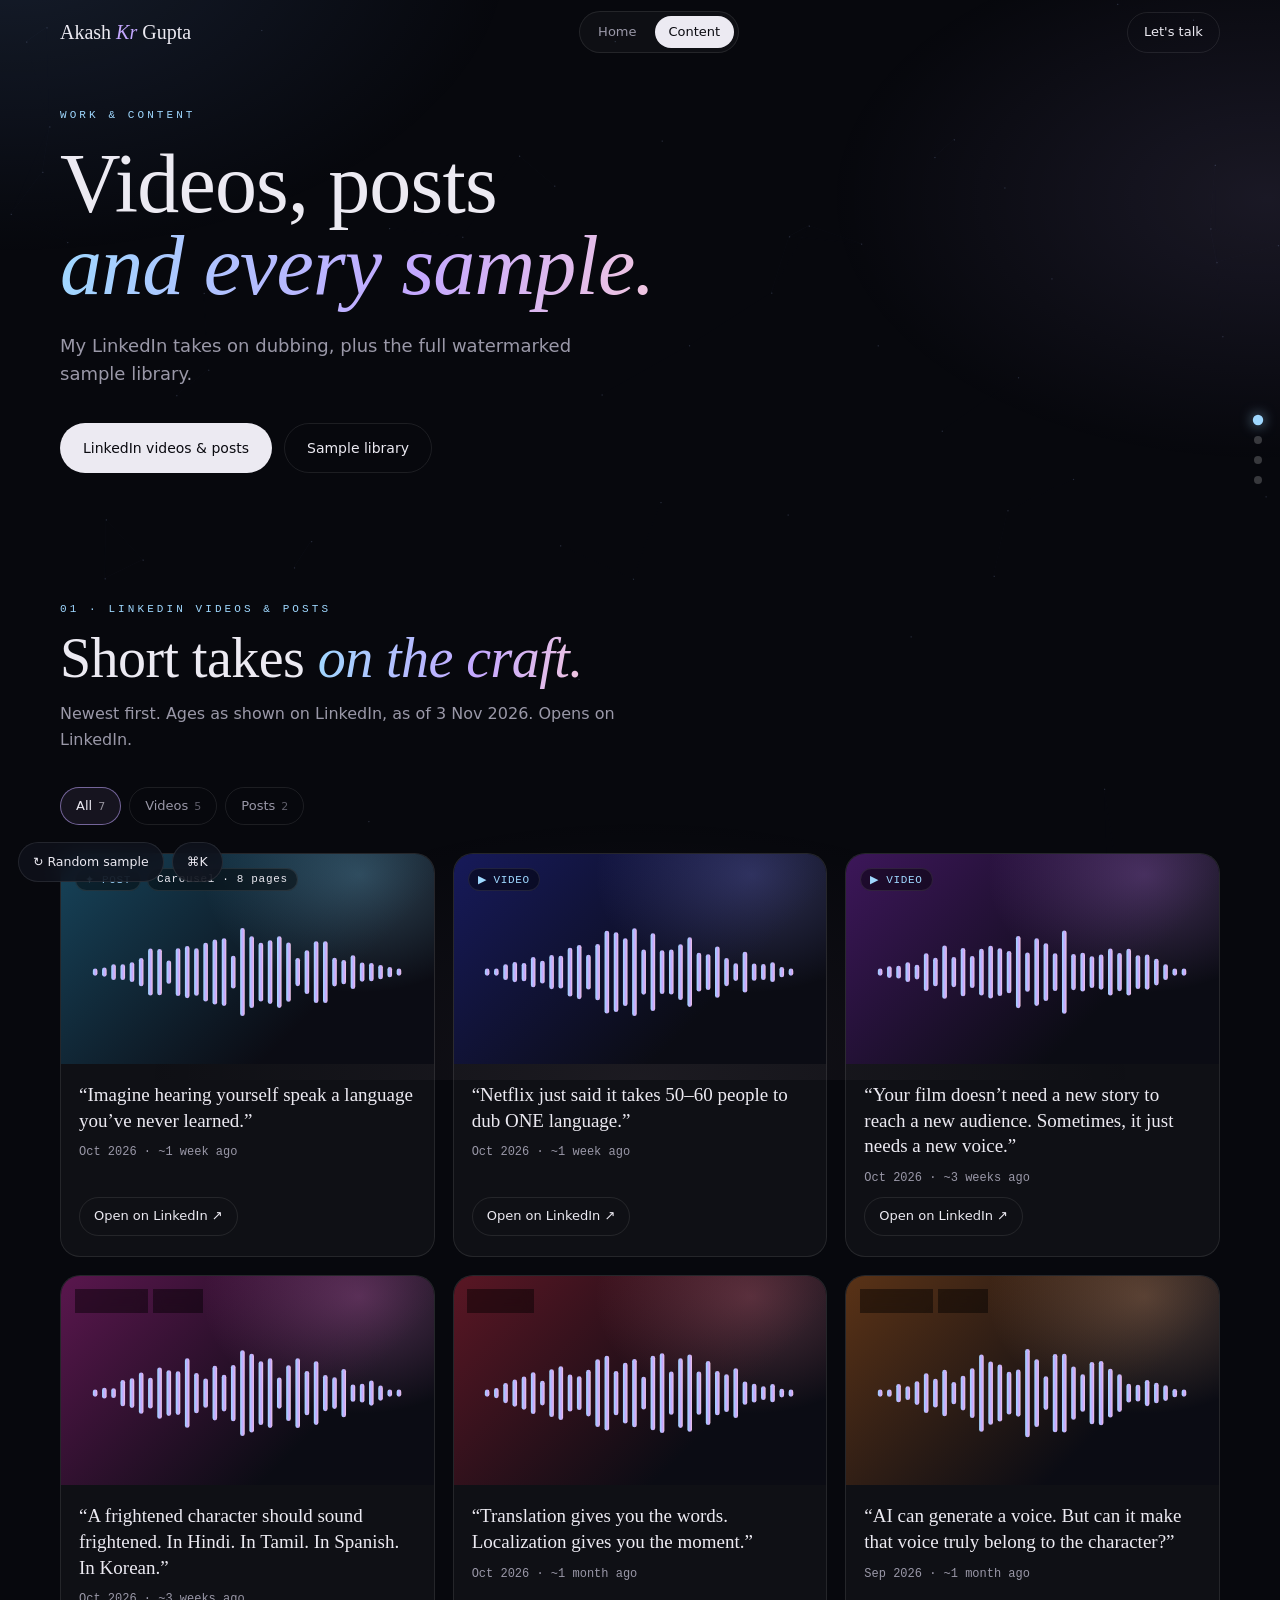
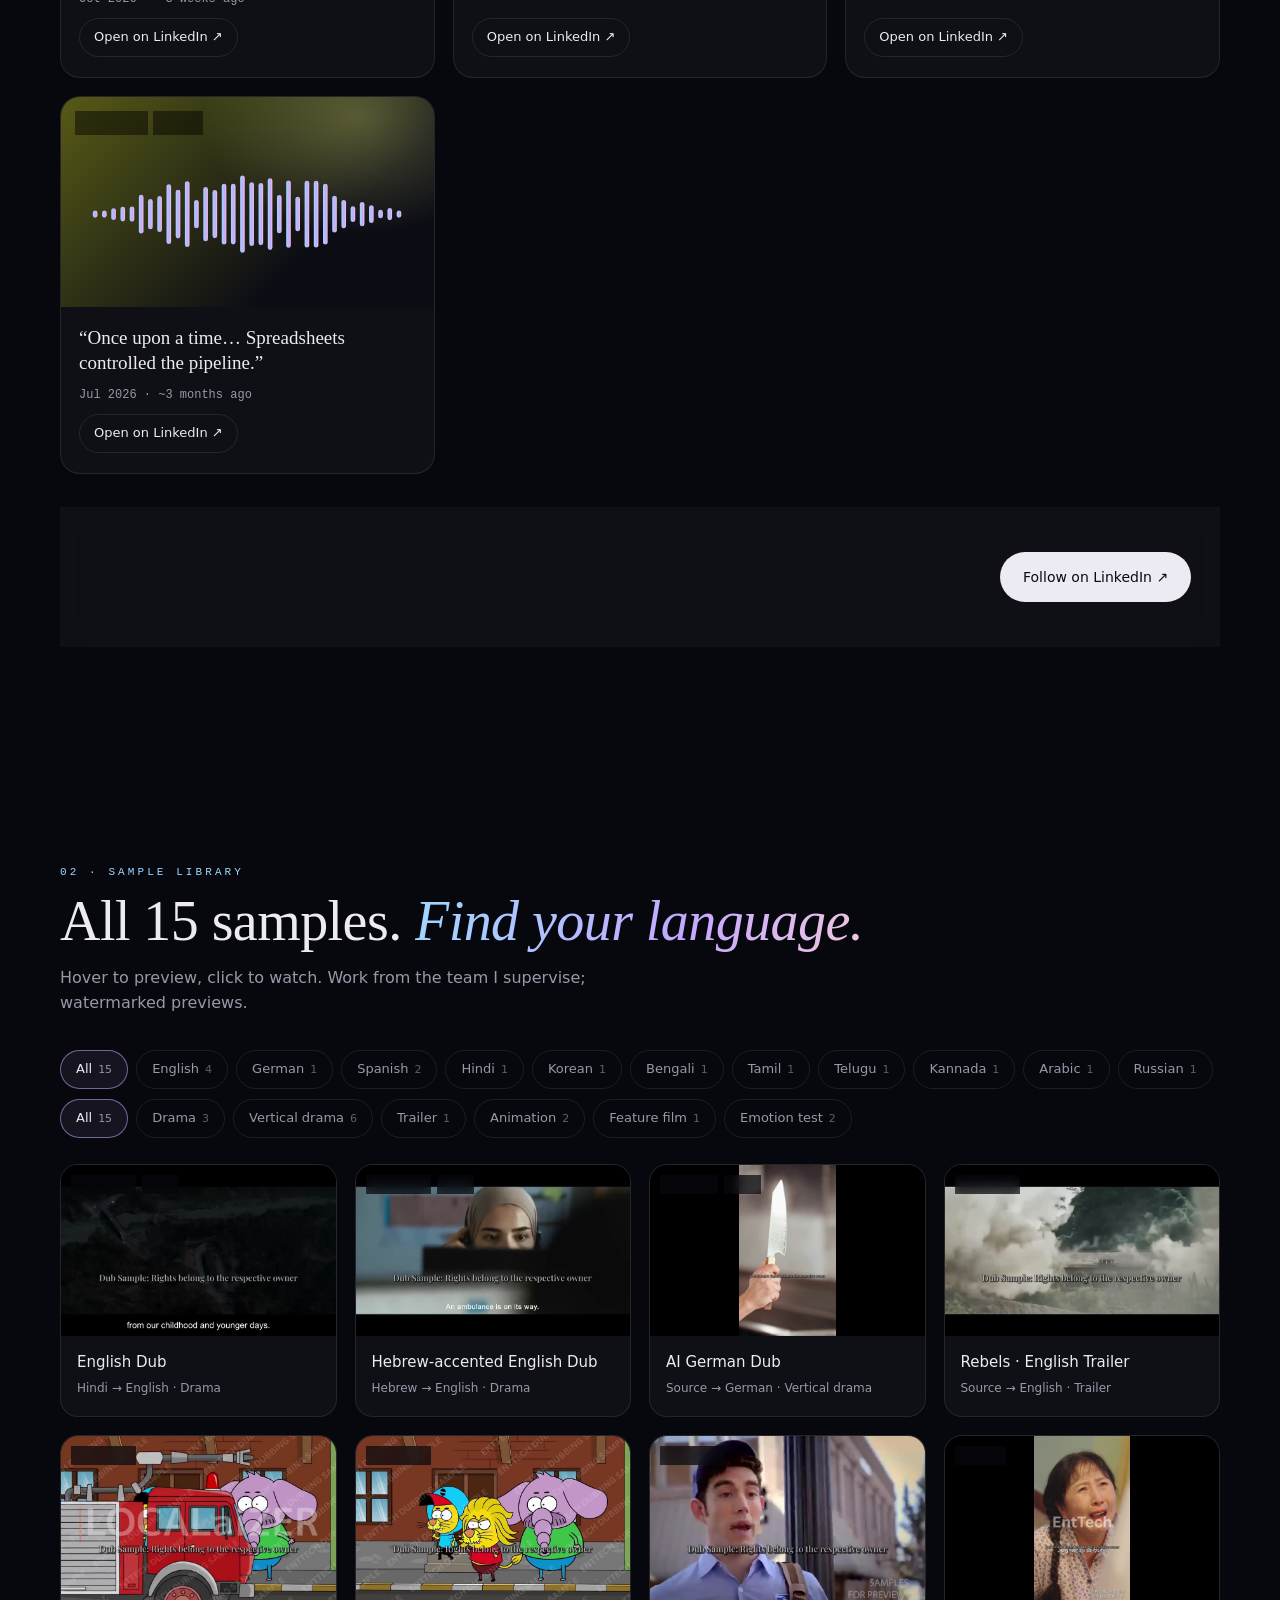
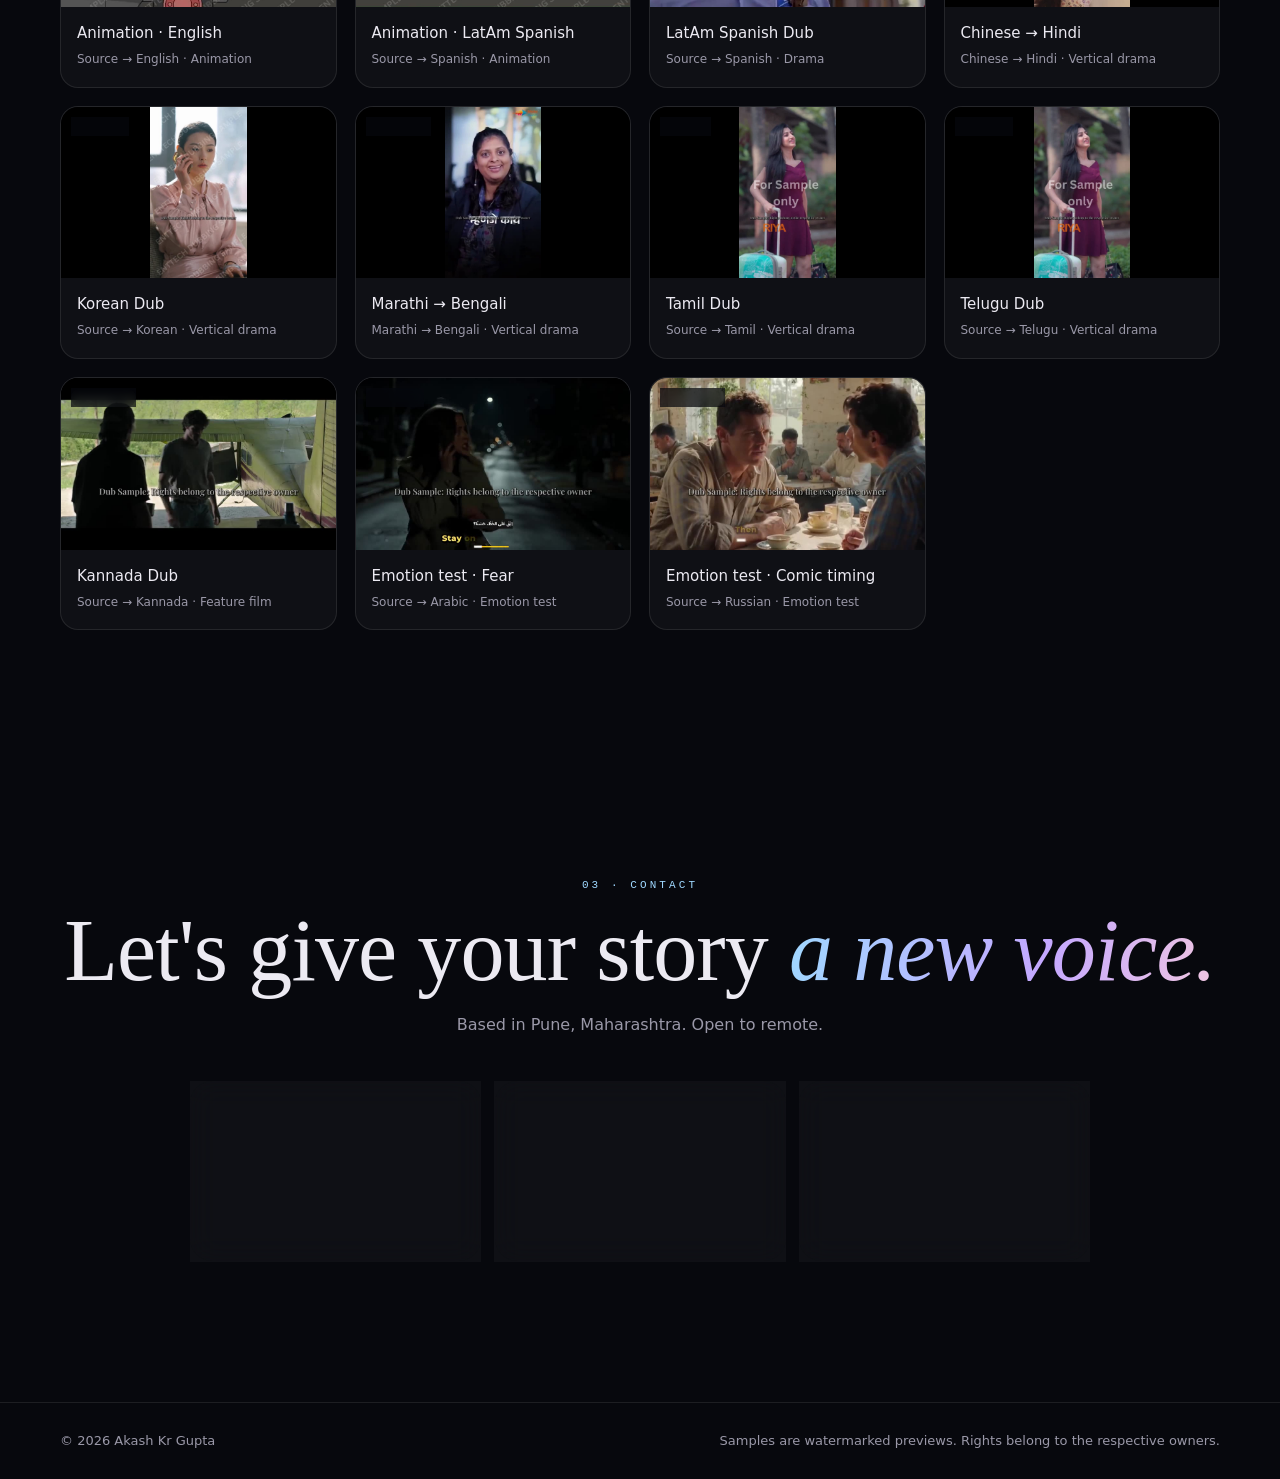
==== content.html @ d78636b8 "Two pages: home + Content (LinkedIn videos & posts, full sample library); shared app.css/js, sitemap" ====
<!doctype html>
<html lang="en">
<head>
<meta charset="utf-8">
<meta name="viewport" content="width=device-width,initial-scale=1">
<title>Content · Akash Kr Gupta</title>
<meta name="description" content="LinkedIn videos and posts by Akash Kr Gupta on AI dubbing, plus the full watermarked dubbing sample library.">
<meta name="author" content="Akash Kr Gupta">
<meta name="theme-color" content="#07080d">
<meta property="og:type" content="website">
<meta property="og:title" content="Content · Akash Kr Gupta">
<meta property="og:description" content="LinkedIn videos and posts by Akash Kr Gupta on AI dubbing, plus the full watermarked dubbing sample library.">
<meta property="og:url" content="https://akash46-ops.github.io/akash-kr-gupta-ai-dubbing-portfolio/content.html">
<meta property="og:image" content="https://akash46-ops.github.io/akash-kr-gupta-ai-dubbing-portfolio/assets/img/og.png">
<meta property="og:image:width" content="1200"><meta property="og:image:height" content="630">
<meta property="og:image:alt" content="Akash Kr Gupta · AI Dubbing Supervisor. Same voice. New language.">
<meta name="twitter:card" content="summary_large_image">
<meta name="twitter:image" content="https://akash46-ops.github.io/akash-kr-gupta-ai-dubbing-portfolio/assets/img/og.png">
<link rel="canonical" href="https://akash46-ops.github.io/akash-kr-gupta-ai-dubbing-portfolio/content.html">
<link rel="icon" href="assets/img/favicon.svg" type="image/svg+xml">
<link rel="icon" href="assets/img/favicon.png" type="image/png">
<link rel="apple-touch-icon" href="assets/img/apple-touch-icon.png">
<link rel="stylesheet" href="assets/app.css">
</head>
<body data-page="content">
<a class="skip" href="#main">Skip to content</a>
<canvas id="bg" aria-hidden="true"></canvas><div id="prog"></div><nav id="dots" aria-label="Sections"></nav>
<nav id="nav"><div class="wrap">
 <a class="logo" href="index.html">Akash <i>Kr</i> Gupta</a>
 <div class="pg" role="list"><a role="listitem" href="index.html">Home</a><a role="listitem" href="content.html" aria-current="page">Content</a></div>
 <a class="btn g" href="#contact" style="padding:9px 16px;font-size:13px">Let's talk</a>
</div></nav>

<main id="main">
<header class="hero sm" id="top"><div class="wrap">
 <p class="eyebrow">Work &amp; Content</p>
 <h1>Videos, posts<br><em>and every sample.</em></h1>
 <p class="sub">My LinkedIn takes on dubbing, plus the full watermarked sample library.</p>
 <div class="cta"><a class="btn p" href="#linkedin">LinkedIn videos &amp; posts</a><a class="btn g" href="#library">Sample library</a></div>
</div></header>

<section id="linkedin"><div class="wrap">
 <p class="eyebrow rv">01 · LinkedIn videos &amp; posts</p>
 <h2 class="rv">Short takes <em>on the craft.</em></h2>
 <p class="lead rv">Newest first. Ages as shown on LinkedIn, as of 3 Nov 2026. Opens on LinkedIn.</p>
 <div class="filters" id="lif" role="group" aria-label="Type"><button class="chip" data-v="All" aria-pressed="true">All<em>7</em></button><button class="chip" data-v="Video" aria-pressed="false">Videos<em>5</em></button><button class="chip" data-v="Post" aria-pressed="false">Posts<em>2</em></button><span class="kbd" id="lin" aria-live="polite" style="align-self:center;margin-left:6px"></span></div>
 <div class="lig" id="lig"></div>
 <div class="glass follow rv"><div><h3>More on the way.</h3><p>New videos and posts land on LinkedIn first. Follow along for the next one.</p></div><a class="btn p" href="https://www.linkedin.com/in/akash-kr-gupta-0aba68207/" target="_blank" rel="noopener">Follow on LinkedIn ↗</a></div>
</div></section>

<section id="library"><div class="wrap">
 <p class="eyebrow rv">02 · Sample library</p>
 <h2 class="rv">All 15 samples. <em>Find your language.</em></h2>
 <p class="lead rv">Hover to preview, click to watch. Work from the team I supervise; watermarked previews.</p>
 <div class="filters" id="fl" aria-label="Language"></div>
 <div class="filters" id="ff" aria-label="Format"></div>
 <div class="grid" id="grid"></div>
</div></section>

<section class="contact" id="contact"><div class="wrap">
 <p class="eyebrow rv">03 · Contact</p>
 <h2 class="rv">Let's give your story <em>a new voice.</em></h2>
 <p class="lead rv" style="margin:auto">Based in Pune, Maharashtra. Open to remote.</p>
 <div class="cards">
  <div class="glass rv"><small>Email</small><p>akashkrgupta46@gmail.com</p><button class="mini" data-copy="akashkrgupta46@gmail.com">Copy</button> <a class="mini" href="mailto:akashkrgupta46@gmail.com">Write</a></div>
  <div class="glass rv"><small>LinkedIn</small><p>linkedin.com/in/akash-kr-gupta-0aba68207</p><a class="mini" href="https://www.linkedin.com/in/akash-kr-gupta-0aba68207/" target="_blank" rel="noopener">Open ↗</a></div>
  <div class="glass rv"><small>Location</small><p>Pune, Maharashtra</p><span class="mini">Open to remote</span></div>
 </div>
</div></section>
</main>
<footer><div class="wrap"><span>© 2026 Akash Kr Gupta</span><span>Samples are watermarked previews. Rights belong to the respective owners.</span></div></footer>

<div class="lb" id="lb" role="dialog" aria-modal="true" aria-label="Sample player">
 <button class="x" id="lbx" aria-label="Close">×</button>
 <div class="box"><video id="lbv" controls playsinline preload="none"></video>
  <div class="bar"><div><b id="lbt"></b><br><small id="lbm" style="color:var(--mute)"></small></div><div class="nv"><button class="mini" id="lbp">← Prev</button><button class="mini" id="lbn">Next →</button></div></div></div>
</div>
<div id="toast" role="status"></div>
<div class="fab"><button id="rndBtn">↻ Random sample</button><button id="kBtn" aria-label="Open quick jump">⌘K</button></div>
<div class="kp" id="kp" role="dialog" aria-modal="true" aria-label="Quick jump"><div class="box"><input id="kpi" placeholder="Jump to a section or language…" aria-label="Search"><ul id="kpl" role="listbox"></ul></div></div>

<script src="assets/app.js" defer></script>
</body>
</html>
---- assets/app.css ----
:root{--bg:#07080d;--ink:#eceaf2;--mute:#9a98a8;--line:rgba(255,255,255,.09);--glass:rgba(255,255,255,.035);--a:#9fd8ff;--b:#c4a8ff;--grad:linear-gradient(100deg,#9fd8ff,#c4a8ff 60%,#f1c6e0);
--serif:"Iowan Old Style","Palatino Linotype",Palatino,"Book Antiqua",Georgia,serif;--sans:ui-sans-serif,system-ui,-apple-system,"Segoe UI",Roboto,"Helvetica Neue",Arial,sans-serif;--mono:ui-monospace,"SF Mono",Menlo,Consolas,monospace}
*{box-sizing:border-box;margin:0;padding:0}
html{scroll-behavior:smooth;scroll-padding-top:72px}
body{background:var(--bg);color:var(--ink);font:400 16px/1.6 var(--sans);-webkit-font-smoothing:antialiased;overflow-x:hidden}
body:before{content:"";position:fixed;inset:-20%;z-index:-1;background:radial-gradient(40% 35% at 15% 10%,rgba(120,170,255,.13),transparent 70%),radial-gradient(35% 30% at 85% 30%,rgba(196,168,255,.10),transparent 70%),radial-gradient(40% 30% at 50% 100%,rgba(241,198,224,.06),transparent 70%)}
a{color:inherit}
img,video{display:block;max-width:100%}
button{font:inherit;color:inherit;background:none;border:0;cursor:pointer}
:focus-visible{outline:2px solid var(--a);outline-offset:3px;border-radius:6px}
.skip{position:absolute;left:-999px;top:8px;background:#fff;color:#000;padding:8px 12px;z-index:99}.skip:focus{left:8px}
.wrap{width:min(1160px,92vw);margin:auto}
.eyebrow{font:500 11px/1 var(--mono);letter-spacing:.28em;text-transform:uppercase;color:var(--a)}
h1,h2{font-family:var(--serif);font-weight:400;letter-spacing:-.01em}
h2{font-size:clamp(32px,5vw,56px);line-height:1.05;margin:14px 0 14px}
h2 em,h1 em{font-style:italic;background:var(--grad);-webkit-background-clip:text;background-clip:text;color:transparent}
.lead{color:var(--mute);max-width:560px}
.glass{background:var(--glass);border:1px solid var(--line);border-radius:22px;backdrop-filter:blur(14px);-webkit-backdrop-filter:blur(14px)}
section{padding:110px 0}
#prog{position:fixed;top:0;left:0;height:2px;width:0;background:var(--grad);z-index:60}
nav{position:fixed;top:0;left:0;right:0;z-index:50;transition:.3s}
nav.s{background:rgba(7,8,13,.7);backdrop-filter:blur(16px);-webkit-backdrop-filter:blur(16px);border-bottom:1px solid var(--line)}
nav .wrap{display:flex;align-items:center;justify-content:space-between;height:64px}
.logo{font-family:var(--serif);font-size:20px;text-decoration:none}.logo i{color:var(--b)}
nav ul{display:flex;gap:4px;list-style:none}
nav ul a{text-decoration:none;font-size:13px;color:var(--mute);padding:7px 12px;border-radius:99px;transition:.25s}
nav ul a.on,nav ul a:hover{color:var(--ink);background:rgba(255,255,255,.06)}
.btn{display:inline-flex;align-items:center;gap:8px;padding:13px 22px;border-radius:99px;font-size:14px;font-weight:500;text-decoration:none;transition:.25s;border:1px solid var(--line)}
.btn.p{background:var(--ink);color:#0a0a10;border-color:transparent}.btn.p:hover{box-shadow:0 0 0 6px rgba(159,216,255,.12)}
.btn.g:hover{border-color:rgba(255,255,255,.3)}
/* hero */
.hero{min-height:100svh;display:grid;align-items:center;padding:110px 0 60px;position:relative}
.hero h1{font-size:clamp(46px,8.4vw,112px);line-height:.98;margin:22px 0 24px}
.hero .sub{color:var(--mute);font-size:clamp(15px,1.6vw,18px);max-width:520px}
.cta{display:flex;flex-wrap:wrap;gap:12px;margin-top:34px}
#wave{width:100%;height:150px;margin-top:56px;display:block}
.say{display:flex;align-items:baseline;gap:16px;margin-top:10px;min-height:40px;flex-wrap:wrap}
.say b{font:500 11px var(--mono);letter-spacing:.2em;color:var(--b)}
.say span{font-family:var(--serif);font-style:italic;font-size:clamp(18px,2.4vw,26px);transition:opacity .4s,filter .4s}
.say span.out{opacity:0;filter:blur(6px)}
.facts{display:grid;grid-template-columns:repeat(3,1fr);gap:1px;margin-top:56px;background:var(--line);border-radius:18px;overflow:hidden;border:1px solid var(--line)}
.facts div{background:rgba(10,11,18,.85);padding:22px}
.facts strong{font:400 clamp(28px,4vw,40px)/1 var(--serif);display:block}
.facts span{font-size:13px;color:var(--mute)}
/* A/B */
.ab{display:grid;grid-template-columns:1.6fr 1fr;gap:22px;margin-top:40px}
.stage{position:relative;overflow:hidden;padding:0;aspect-ratio:16/9;background:#000}
.stage video{width:100%;height:100%;object-fit:contain}
.switch{display:flex;padding:5px;border-radius:99px;border:1px solid var(--line);background:rgba(255,255,255,.03);position:relative;width:max-content}
.switch button{position:relative;z-index:1;padding:10px 20px;font-size:14px;border-radius:99px;transition:color .3s;color:var(--mute)}
.switch button[aria-pressed=true]{color:#0a0a10}
.switch .k{position:absolute;top:5px;bottom:5px;left:5px;border-radius:99px;background:var(--ink);transition:.35s cubic-bezier(.6,.2,.2,1)}
.abside{padding:26px;display:flex;flex-direction:column;gap:18px}
.abside h3{font:400 24px var(--serif)}
.scenes{display:grid;gap:8px}
.scenes button{display:flex;justify-content:space-between;align-items:center;text-align:left;padding:12px 14px;border-radius:12px;border:1px solid var(--line);font-size:14px;transition:.25s}
.scenes button[aria-pressed=true]{border-color:rgba(159,216,255,.5);background:rgba(159,216,255,.06)}
.scenes small{font:11px var(--mono);color:var(--mute)}
.kbd{font:12px var(--mono);color:var(--mute)}.kbd kbd{border:1px solid var(--line);border-radius:5px;padding:1px 6px}
/* explorer */
.filters{display:flex;flex-wrap:wrap;gap:8px;margin:34px 0 10px}
.filters+.filters{margin-top:0}
.chip{padding:8px 15px;border-radius:99px;border:1px solid var(--line);font-size:13px;color:var(--mute);transition:.25s}
.chip[aria-pressed=true]{color:var(--ink);border-color:rgba(196,168,255,.55);background:rgba(196,168,255,.08)}
.chip em{font-style:normal;font-size:11px;opacity:.6;margin-left:6px}
.grid{display:grid;grid-template-columns:repeat(auto-fill,minmax(250px,1fr));gap:18px;margin-top:26px}
.card{text-align:left;border-radius:18px;overflow:hidden;border:1px solid var(--line);background:var(--glass);transition:transform .4s,border-color .4s;animation:in .5s both}
.card:hover{transform:translateY(-4px);border-color:rgba(255,255,255,.22)}
@keyframes in{from{opacity:0;transform:translateY(12px)}}
.th{position:relative;aspect-ratio:16/10;background:#000;overflow:hidden}
.th img,.th video{position:absolute;inset:0;width:100%;height:100%;object-fit:cover}
.th.v img,.th.v video{object-fit:contain}
.th video{opacity:0;transition:opacity .4s}.card.hv .th video{opacity:1}
.th .tg{position:absolute;left:10px;top:10px;display:flex;gap:6px}
.th .tg span{font:500 10px var(--mono);letter-spacing:.1em;padding:4px 8px;border-radius:99px;background:rgba(7,8,13,.7);backdrop-filter:blur(6px)}
.th .pl{position:absolute;right:10px;bottom:10px;width:38px;height:38px;border-radius:50%;display:grid;place-items:center;background:rgba(255,255,255,.9);color:#000;font-size:12px;opacity:0;transform:scale(.8);transition:.3s}
.card:hover .pl,.card:focus-visible .pl{opacity:1;transform:none}
.meta{padding:14px 16px 16px}.meta b{display:block;font-weight:500;font-size:15px}.meta small{color:var(--mute);font-size:12px}
/* workflow */
.flow{position:relative;margin-top:50px;display:grid;gap:18px;padding-left:34px}
.flow:before{content:"";position:absolute;left:8px;top:8px;bottom:8px;width:1px;background:var(--line)}
.flow .fill{position:absolute;left:8px;top:8px;width:1px;height:0;background:var(--grad);transition:height .2s}
.step{position:relative;padding:24px 26px}
.step:before{content:"";position:absolute;left:-31px;top:30px;width:11px;height:11px;border-radius:50%;background:var(--bg);border:1px solid var(--mute);transition:.4s}
.step.vis:before{border-color:var(--a);background:var(--a);box-shadow:0 0 14px rgba(159,216,255,.6)}
.step b{font:500 11px var(--mono);color:var(--b);letter-spacing:.2em}
.step h3{font:400 24px var(--serif);margin:6px 0 4px}.step p{color:var(--mute);font-size:15px}
/* career */
.tl{margin-top:44px;display:grid;gap:14px}
.job{display:grid;grid-template-columns:170px 1fr;gap:24px;padding:24px 26px;cursor:pointer}
.job time{font:12px var(--mono);color:var(--mute);letter-spacing:.08em}
.job h3{font:400 22px var(--serif)}.job .org{color:var(--mute);font-size:14px}
.job ul{margin-top:0;max-height:0;overflow:hidden;transition:.5s;padding-left:18px;color:#c9c7d4;font-size:14.5px}
.job[aria-expanded=true] ul{max-height:600px;margin-top:12px}
.job li{margin:5px 0}
.job .more{font-size:12px;color:var(--a);margin-top:8px}
/* skills */
.two{display:grid;grid-template-columns:1fr 1fr;gap:22px;margin-top:40px}
.two .glass{padding:28px}.two h3{font:400 22px var(--serif);margin-bottom:16px}
.chips{display:flex;flex-wrap:wrap;gap:8px}
.chips span{padding:8px 14px;border-radius:99px;border:1px solid var(--line);font-size:13.5px;transition:.3s}
.chips span:hover{border-color:rgba(159,216,255,.5);color:var(--a)}
.edu{display:grid;grid-template-columns:repeat(3,1fr);gap:14px;margin-top:22px}
.edu div{padding:22px}.edu time{font:12px var(--mono);color:var(--mute)}.edu b{display:block;font:400 19px var(--serif);margin:6px 0 2px}.edu span{font-size:13px;color:var(--mute)}
/* contact */
.contact{text-align:center;padding:140px 0}
.contact h2{font-size:clamp(40px,7vw,88px)}
.cards{display:grid;grid-template-columns:repeat(3,1fr);gap:14px;margin:44px auto 0;max-width:900px;text-align:left}
.cards .glass{padding:22px}.cards small{font:11px var(--mono);letter-spacing:.2em;color:var(--mute);text-transform:uppercase}
.cards p{margin:8px 0 14px;word-break:break-all;font-size:15px}
.mini{font-size:13px;padding:8px 14px;border-radius:99px;border:1px solid var(--line);text-decoration:none;display:inline-block;transition:.25s}.mini:hover{border-color:rgba(255,255,255,.3)}
footer{border-top:1px solid var(--line);padding:28px 0;color:var(--mute);font-size:13px}
footer .wrap{display:flex;justify-content:space-between;gap:12px;flex-wrap:wrap}
/* lightbox */
.lb{position:fixed;inset:0;z-index:90;background:rgba(4,5,9,.86);backdrop-filter:blur(18px);-webkit-backdrop-filter:blur(18px);display:none;place-items:center;padding:4vw}
.lb.open{display:grid}
.lb .box{width:min(1000px,100%);}
.lb video{width:100%;max-height:74vh;border-radius:16px;background:#000}
.lb .bar{display:flex;justify-content:space-between;align-items:center;margin-top:14px;gap:12px;flex-wrap:wrap}
.lb .x{position:absolute;top:18px;right:22px;width:44px;height:44px;border-radius:50%;border:1px solid var(--line);font-size:22px}
.lb .nv{display:flex;gap:8px}
.rv{opacity:0;transform:translateY(24px);transition:opacity .9s,transform .9s cubic-bezier(.2,.7,.2,1)}.rv.vis{opacity:1;transform:none}
#toast{position:fixed;left:50%;bottom:28px;transform:translate(-50%,20px);opacity:0;background:var(--ink);color:#000;padding:10px 18px;border-radius:99px;font-size:14px;transition:.3s;z-index:95}
#toast.on{opacity:1;transform:translate(-50%,0)}
@media(max-width:860px){nav ul{display:none}.ab,.two{grid-template-columns:1fr}.cards,.edu{grid-template-columns:1fr}.job{grid-template-columns:1fr;gap:6px}section{padding:80px 0}}
@media(max-width:520px){.facts{grid-template-columns:1fr}.facts div{padding:16px 20px}.grid{grid-template-columns:1fr 1fr;gap:10px}.meta{padding:10px}.meta b{font-size:13px}#wave{height:100px;margin-top:36px}}
@media(prefers-reduced-motion:reduce){*,*:before{animation:none!important;transition:none!important;scroll-behavior:auto!important}.rv{opacity:1;transform:none}}

#bg{position:fixed;inset:0;z-index:-1;pointer-events:none;opacity:.55}
.mag{will-change:transform;transition:transform .25s cubic-bezier(.2,.7,.2,1)}
.card,.glass.spot{position:relative}
.card:after,.glass.spot:after{content:"";position:absolute;inset:0;border-radius:inherit;pointer-events:none;opacity:0;transition:opacity .3s;background:radial-gradient(260px circle at var(--mx,50%) var(--my,50%),rgba(196,168,255,.14),transparent 60%)}
.card:hover:after,.glass.spot:hover:after{opacity:1}
.card{transform-style:preserve-3d}
.try{display:flex;gap:10px;align-items:center;margin-top:8px;flex-wrap:wrap}
.try input{background:transparent;border:0;border-bottom:1px solid var(--line);color:var(--ink);font:14px var(--sans);padding:6px 2px;width:220px}
.try input:focus{outline:none;border-color:var(--a)}
.try small{color:var(--mute);font-size:12px}
/* voice lab */
.lab{display:grid;grid-template-columns:1.5fr 1fr;gap:22px;margin-top:40px}
.lab .scope{padding:22px;display:flex;flex-direction:column;gap:14px}
#lab{width:100%;height:240px;display:block}
.lab .row{display:flex;justify-content:space-between;align-items:center;gap:10px;flex-wrap:wrap}
.lab .ttl{font:400 22px var(--serif)}
.lab .ctrl{padding:24px;display:flex;flex-direction:column;gap:16px}
.lchips{display:flex;flex-wrap:wrap;gap:8px}
.playb{width:54px;height:54px;border-radius:50%;background:var(--ink);color:#0a0a10;font-size:16px;display:grid;place-items:center}
/* pipeline */
.pipe{margin-top:40px}
.pbar{display:grid;grid-template-columns:repeat(5,1fr);gap:8px;position:relative}
.pbar button{padding:14px 10px;border-radius:14px;border:1px solid var(--line);text-align:left;font-size:13px;color:var(--mute);transition:.3s;background:var(--glass)}
.pbar button b{display:block;font:500 11px var(--mono);color:var(--b);letter-spacing:.2em;margin-bottom:4px}
.pbar button[aria-selected=true]{color:var(--ink);border-color:rgba(159,216,255,.5);background:rgba(159,216,255,.07)}
.ptrack{height:2px;background:var(--line);margin:16px 0 22px;border-radius:2px;overflow:hidden}.ptrack i{display:block;height:100%;width:20%;background:var(--grad);transition:width .5s}
.ppanel{display:grid;grid-template-columns:1fr 1.1fr;gap:26px;padding:30px;min-height:260px;align-items:center;touch-action:pan-y}
.ppanel h3{font:400 30px var(--serif);margin:8px 0}.ppanel p{color:var(--mute)}
.viz{height:200px;border-radius:16px;border:1px solid var(--line);background:rgba(0,0,0,.25);position:relative;overflow:hidden;display:grid;place-items:center;font:13px var(--mono);color:var(--mute)}
.viz .ln{display:block;height:8px;border-radius:4px;background:rgba(255,255,255,.12);margin:9px 0;width:var(--w);animation:grow 1.2s both}
.viz .ln.h{background:var(--grad)}
@keyframes grow{from{width:0}}
.viz .tk{display:flex;gap:4px;align-items:center;height:80px}.viz .tk i{width:4px;border-radius:2px;background:var(--grad);animation:bob 1s ease-in-out infinite alternate}
@keyframes bob{from{height:12%}to{height:100%}}
.viz .fm{display:flex;gap:10px}.viz .fm span{padding:10px 16px;border:1px solid var(--line);border-radius:10px;color:var(--ink);animation:in .6s both}
.viz .chk{display:grid;gap:8px;text-align:left}.viz .chk span{animation:in .5s both}.viz .chk span:before{content:"✓ ";color:var(--a)}
/* orbit */
.orbitw{display:grid;grid-template-columns:340px 1fr;gap:30px;align-items:center;margin-top:30px}
#orbit{width:100%;max-width:340px;aspect-ratio:1;display:block;margin:auto}
#orbit .ring{fill:none;stroke:rgba(255,255,255,.08)}
#orbit g.n{cursor:pointer}#orbit g.n circle{fill:#0d0f18;stroke:rgba(159,216,255,.45);transition:.3s}
#orbit g.n text{fill:var(--ink);font:600 11px var(--mono);text-anchor:middle;dominant-baseline:central;pointer-events:none}
#orbit g.n:hover circle,#orbit g.n:focus circle,#orbit g.n.on circle{fill:rgba(159,216,255,.18);stroke:var(--a)}
#orbit g.n:focus{outline:none}
#orbit .spin{transform-origin:170px 170px;animation:spin 80s linear infinite}#orbit .spin.r{animation-direction:reverse;animation-duration:120s}
#orbit:hover .spin{animation-play-state:paused}
#orbit .spin g.n text{animation:spin 80s linear infinite reverse;transform-box:fill-box;transform-origin:center}
#orbit .spin.r g.n text{animation:spin 120s linear infinite}
@keyframes spin{to{transform:rotate(360deg)}}
.olab b{font:400 26px var(--serif)}.olab p{color:var(--mute);font-size:14px}
/* dots, palette, tour */
#dots{position:fixed;left:auto;right:18px;top:50%;transform:translateY(-50%);z-index:40;display:flex;flex-direction:column;gap:12px}
#dots a{width:8px;height:8px;border-radius:50%;background:rgba(255,255,255,.2);position:relative;transition:.3s}
#dots a.on{background:var(--a);box-shadow:0 0 10px rgba(159,216,255,.7);transform:scale(1.3)}
#dots a span{position:absolute;right:18px;top:50%;transform:translateY(-50%);font-size:12px;white-space:nowrap;opacity:0;transition:.2s;color:var(--mute);pointer-events:none}
#dots a:hover span,#dots a:focus span{opacity:1}
.kp{position:fixed;inset:0;z-index:95;background:rgba(4,5,9,.6);backdrop-filter:blur(10px);-webkit-backdrop-filter:blur(10px);display:none;align-items:flex-start;justify-content:center;padding-top:14vh}
.kp.open{display:flex}
.kp .box{width:min(560px,92vw);padding:10px;border-radius:18px;background:rgba(16,18,28,.92);border:1px solid var(--line)}
.kp input{width:100%;background:transparent;border:0;border-bottom:1px solid var(--line);color:var(--ink);font:17px var(--sans);padding:12px}
.kp input:focus{outline:none}
.kp ul{list-style:none;max-height:50vh;overflow:auto;margin-top:6px}
.kp li{padding:10px 12px;border-radius:10px;cursor:pointer;display:flex;justify-content:space-between;font-size:14px}
.kp li small{color:var(--mute);font:11px var(--mono)}
.kp li.sel{background:rgba(159,216,255,.1)}
.fab{position:fixed;left:18px;bottom:18px;z-index:40;display:flex;gap:8px}
.fab button{padding:9px 14px;border-radius:99px;font-size:12.5px;background:rgba(16,18,28,.8);border:1px solid var(--line);backdrop-filter:blur(10px);-webkit-backdrop-filter:blur(10px)}
.fab button:hover{border-color:rgba(255,255,255,.3)}
.tourtag{font:11px var(--mono);letter-spacing:.2em;color:var(--a)}
@media(max-width:860px){.lab,.orbitw,.ppanel{grid-template-columns:1fr}#dots{display:none}.pbar button{font-size:0;padding:12px 6px;text-align:center}.pbar button b{margin:0;font-size:11px}#lab{height:170px}}
@media(prefers-reduced-motion:reduce){#bg{display:none}}
.ab{align-items:start}.abcol{display:flex;flex-direction:column;gap:16px;min-width:0}.abbar{display:flex;justify-content:center}.abbar .switch button{padding:12px 30px;font-size:15px}
.pg{display:flex;gap:4px;padding:4px;border:1px solid var(--line);border-radius:99px;background:rgba(255,255,255,.03)}
.pg a{padding:6px 14px;border-radius:99px;font-size:13px;text-decoration:none;color:var(--mute)}
.pg a[aria-current=page]{background:var(--ink);color:#0a0a10}.pg a:not([aria-current]):hover{color:var(--ink)}
.more-l{display:flex;justify-content:center;margin-top:30px}
.hero.sm{padding-bottom:20px;min-height:0}.hero.sm h1{font-size:clamp(40px,7vw,84px)}
.lig{display:grid;grid-template-columns:repeat(auto-fill,minmax(280px,1fr));gap:18px;margin-top:28px}
.lic{display:flex;flex-direction:column;border-radius:20px;overflow:hidden;border:1px solid var(--line);background:var(--glass);transition:transform .35s cubic-bezier(.2,.7,.2,1),border-color .3s;animation:in .5s both}
.lic:hover{transform:translateY(-4px);border-color:rgba(196,168,255,.35)}
.lic[hidden]{display:none}
.lv{position:relative;aspect-ratio:16/9;background:linear-gradient(135deg,hsl(var(--h) 60% 22%),#0b0c14 70%);overflow:hidden}
.lv:before{content:"";position:absolute;inset:0;background:radial-gradient(60% 80% at 80% 10%,hsla(var(--h),90%,75%,.28),transparent 70%)}
.lv svg{position:absolute;left:8%;right:8%;bottom:22%;width:84%;height:44%}
.lv svg rect{fill:url(#lg)}
.lic:hover .lv svg rect{animation:eq 1.2s ease-in-out infinite alternate}
@keyframes eq{to{transform:scaleY(.55)}}
.lv svg rect{transform-box:fill-box;transform-origin:center}
.bdg{position:absolute;left:14px;top:14px;display:flex;gap:6px;font:11px var(--mono);letter-spacing:.06em}
.bdg span{padding:4px 9px;border-radius:99px;background:rgba(0,0,0,.45);border:1px solid var(--line);backdrop-filter:blur(6px)}
.bdg span:first-child{color:var(--a)}
.lb2{padding:18px 18px 20px;display:flex;flex-direction:column;gap:12px;flex:1}
.lb2 q{font:400 19px/1.35 var(--serif);quotes:"\201C" "\201D"}
.lb2 time{font:12px var(--mono);color:var(--mute)}
.lb2 .mini{align-self:flex-start;margin-top:auto}
.follow{margin-top:34px;padding:28px;display:flex;flex-wrap:wrap;gap:18px;align-items:center;justify-content:space-between}
.follow p{color:var(--mute);max-width:520px}
.follow h3{font:400 26px var(--serif)}
@media(max-width:860px){.pg a{padding:6px 11px}}
@media(max-width:520px){#nav .btn.g{display:none}.lb2 q{font-size:17px}}
@media(prefers-reduced-motion:reduce){.lic:hover{transform:none}}
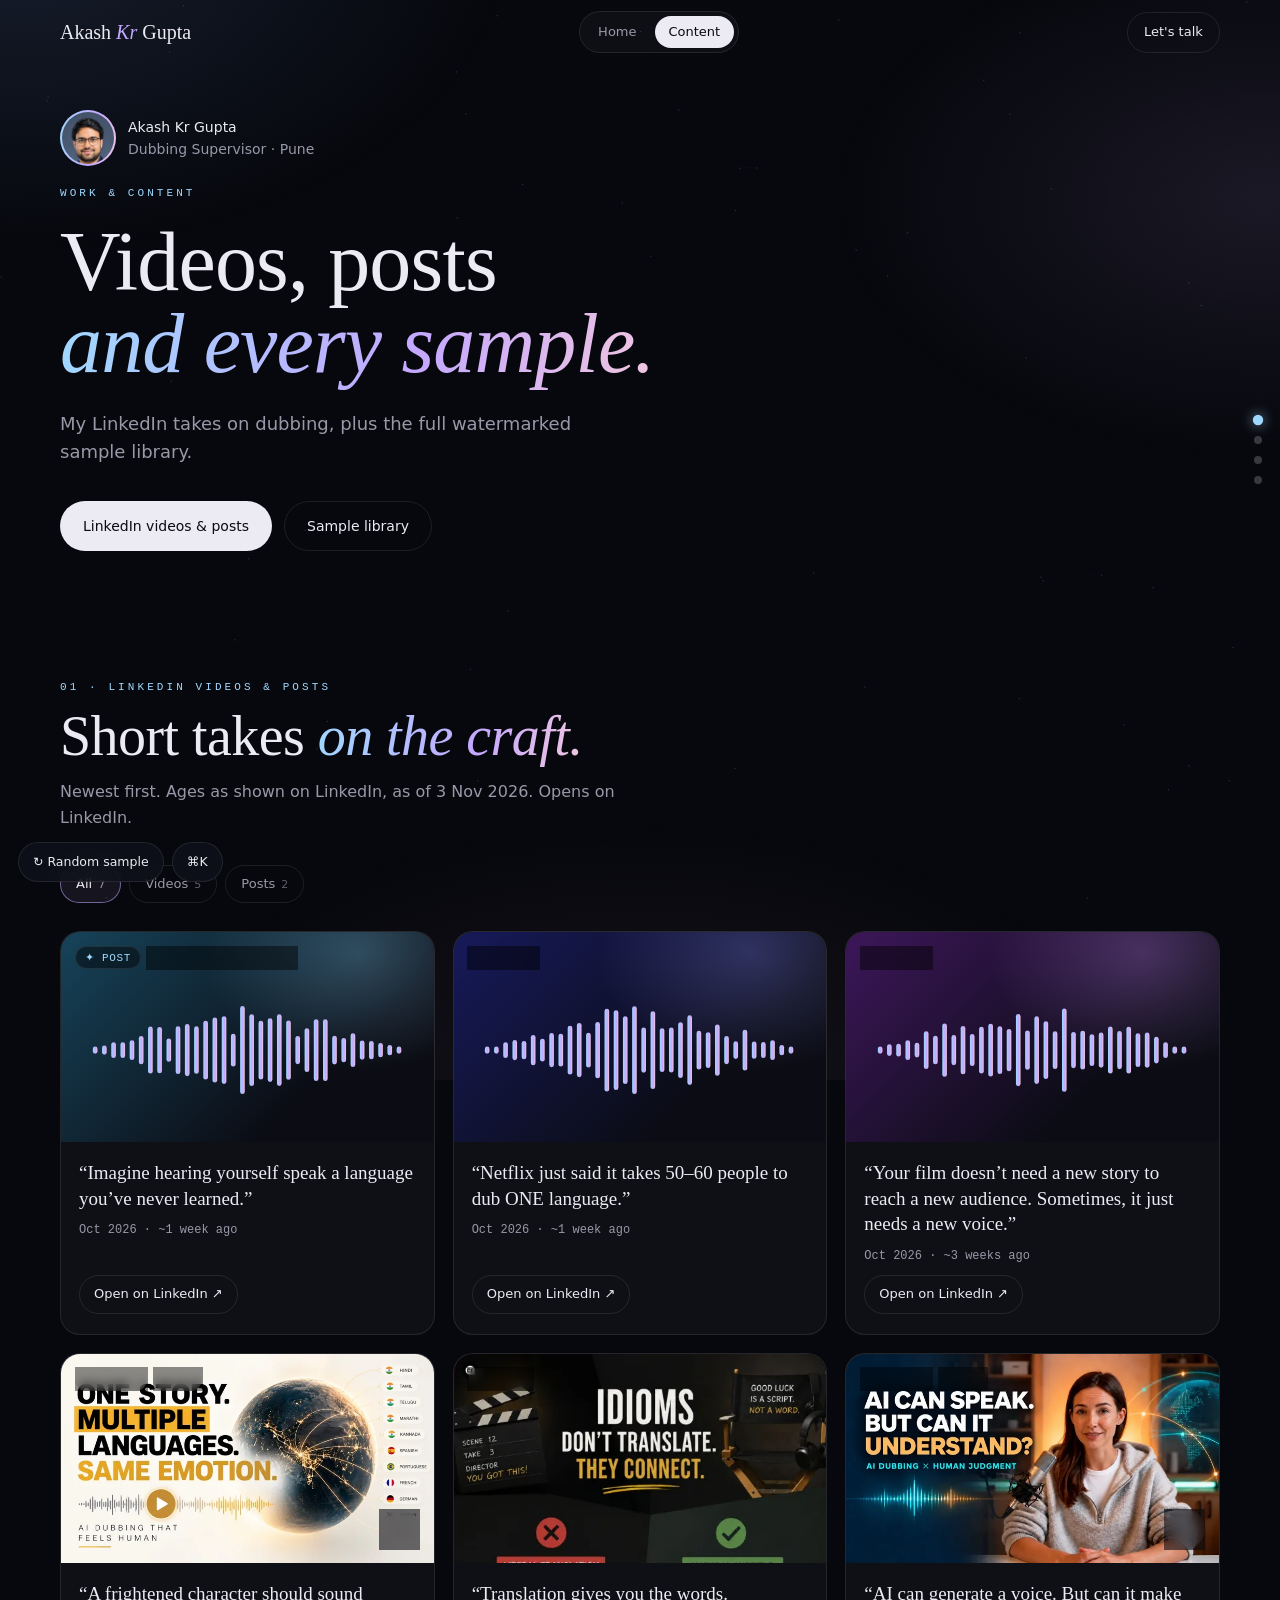
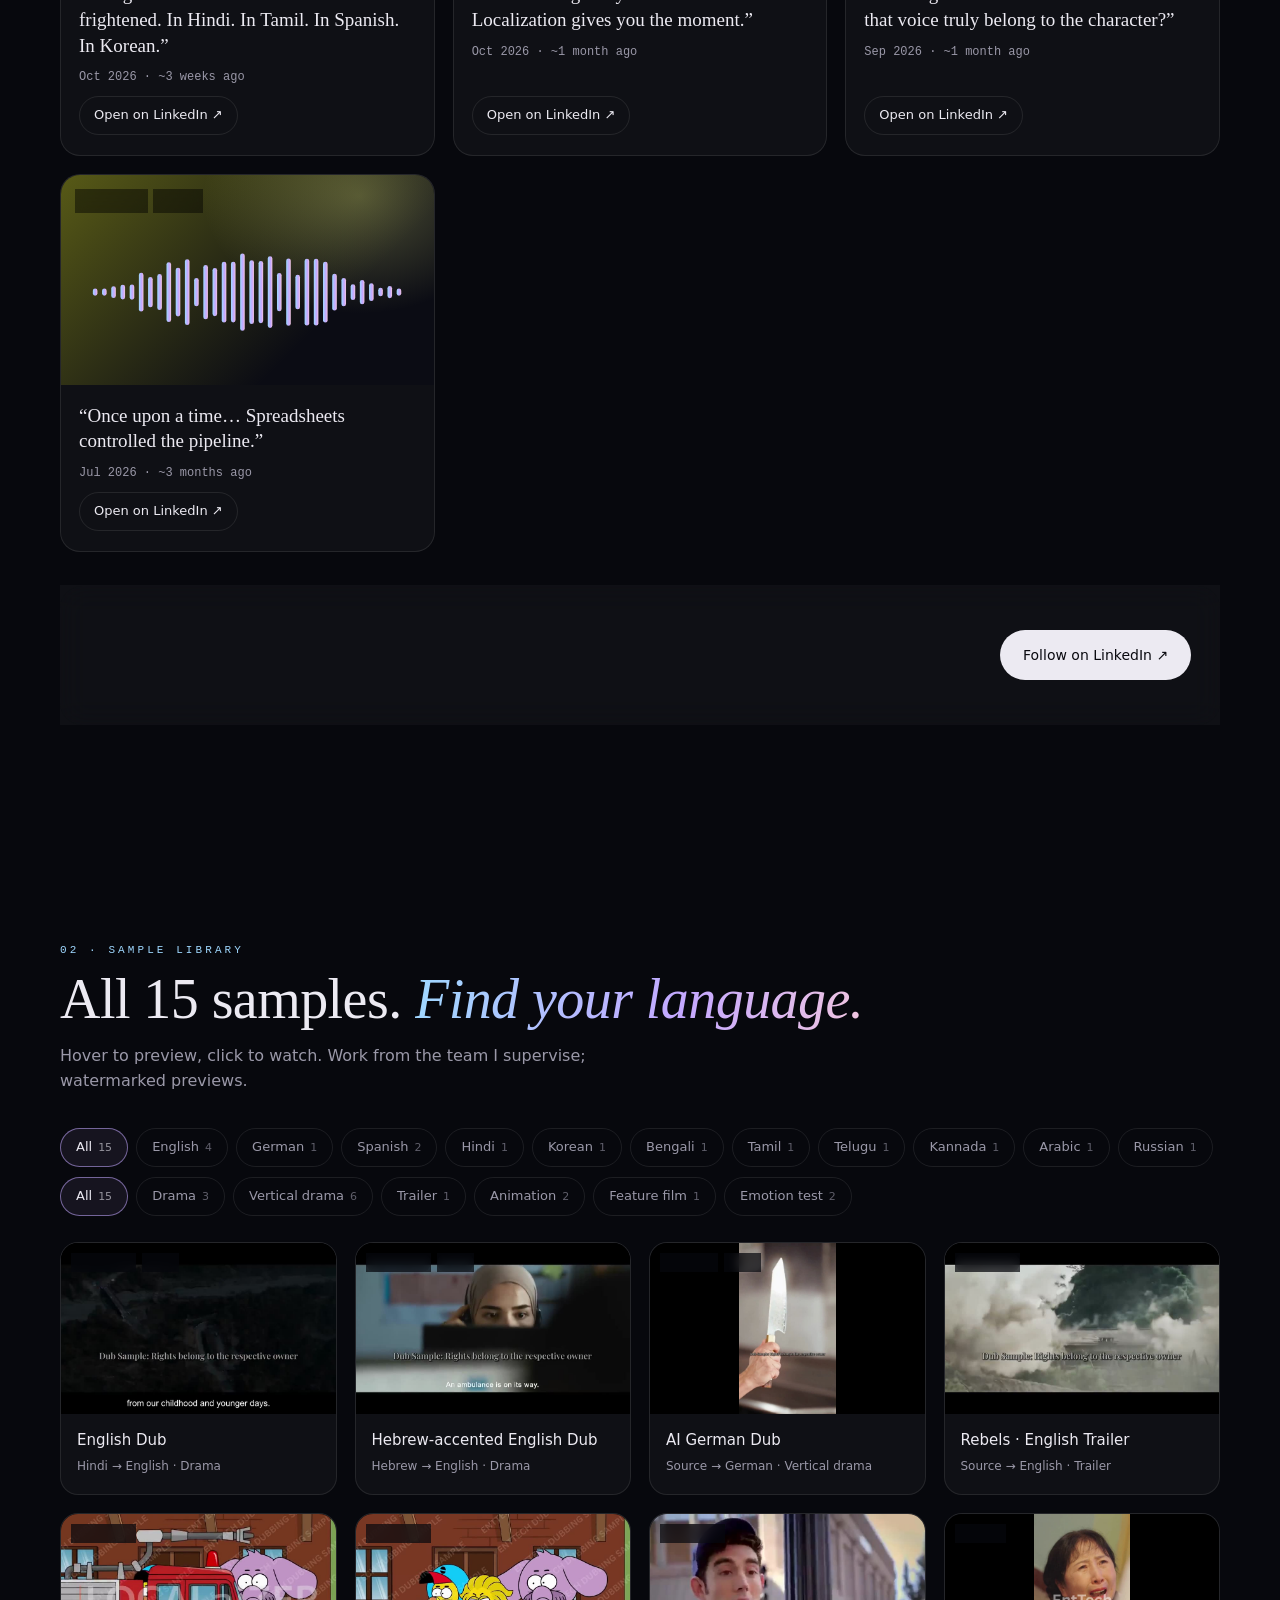
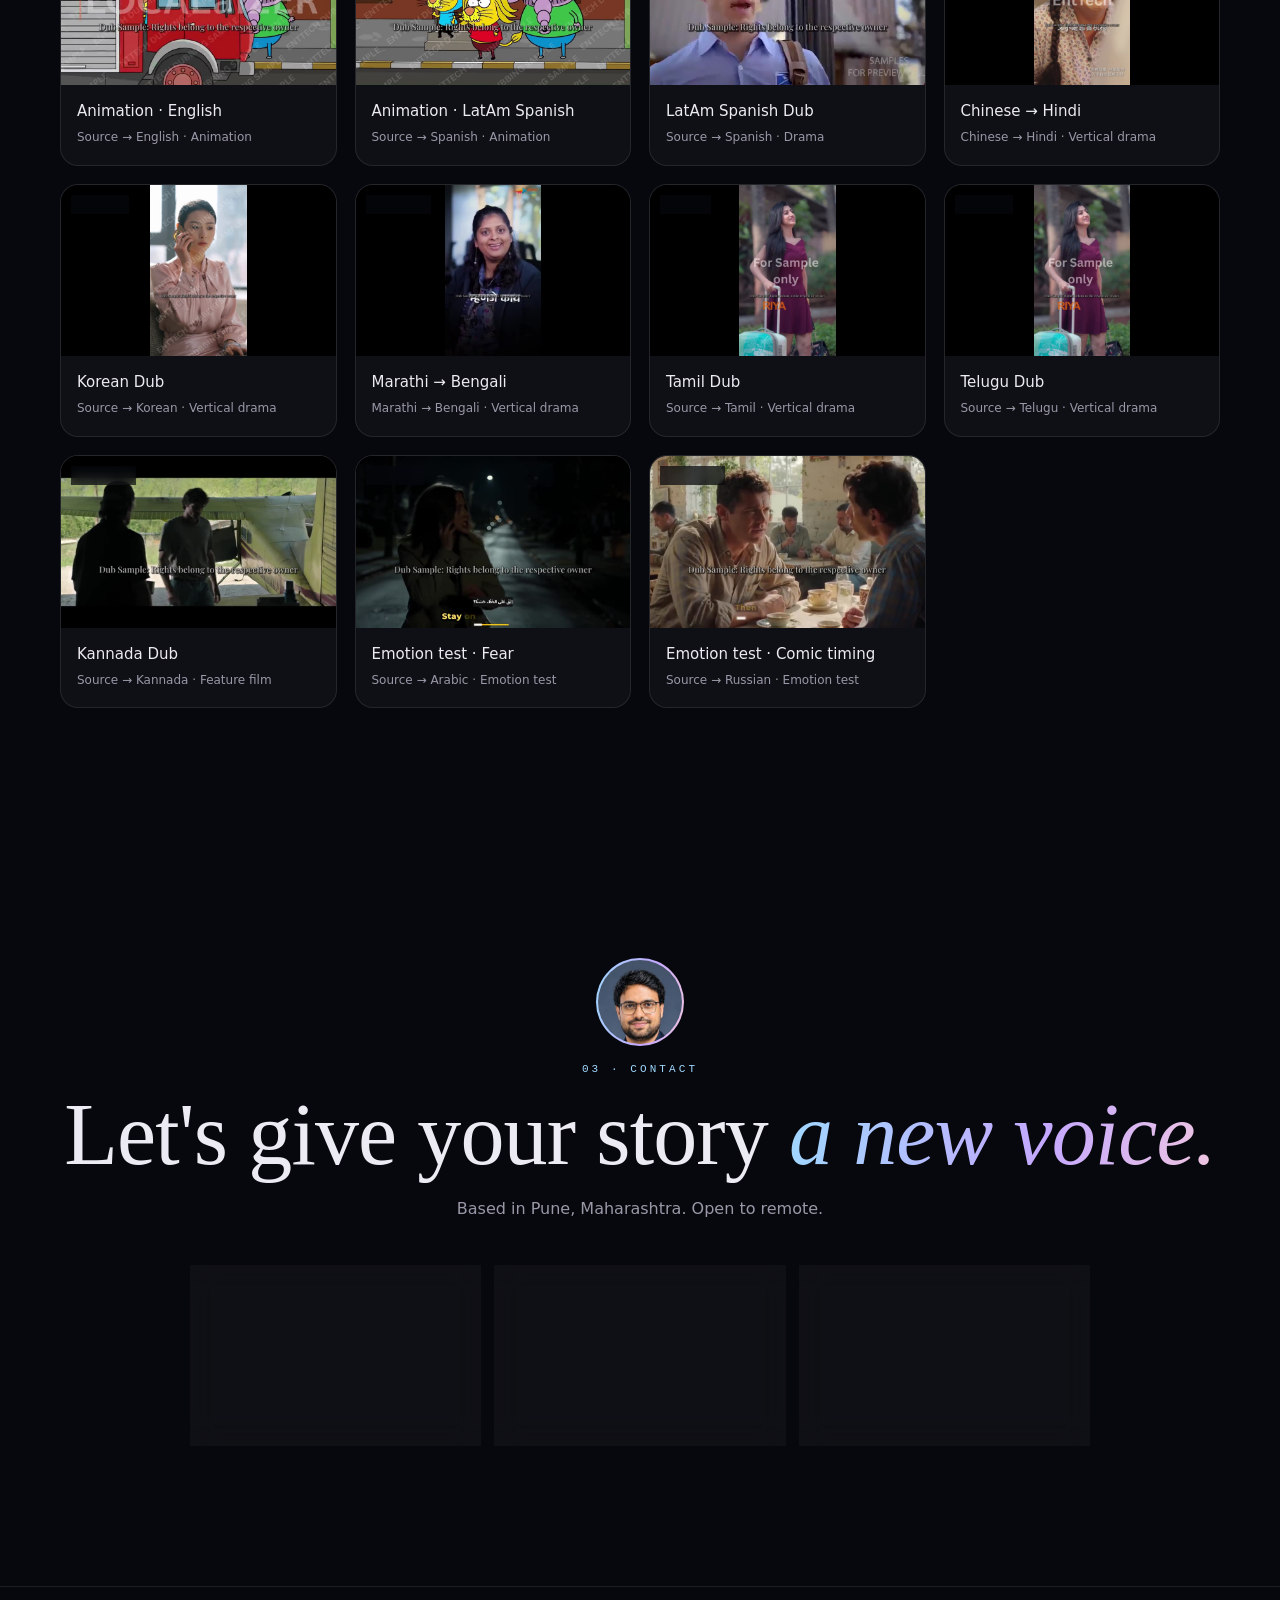
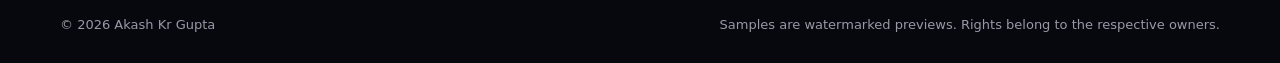
==== commit 2ed7dadd: "Hero portrait, avatars, new OG image; LinkedIn thumbnails for 3 cards" ====
--- a/content.html
+++ b/content.html
@@ -13,7 +13,7 @@
 <meta property="og:url" content="https://akash46-ops.github.io/akash-kr-gupta-ai-dubbing-portfolio/content.html">
 <meta property="og:image" content="https://akash46-ops.github.io/akash-kr-gupta-ai-dubbing-portfolio/assets/img/og.png">
 <meta property="og:image:width" content="1200"><meta property="og:image:height" content="630">
-<meta property="og:image:alt" content="Akash Kr Gupta · AI Dubbing Supervisor. Same voice. New language.">
+<meta property="og:image:alt" content="Akash Kr Gupta, Dubbing Supervisor. Same voice. New language.">
 <meta name="twitter:card" content="summary_large_image">
 <meta name="twitter:image" content="https://akash46-ops.github.io/akash-kr-gupta-ai-dubbing-portfolio/assets/img/og.png">
 <link rel="canonical" href="https://akash46-ops.github.io/akash-kr-gupta-ai-dubbing-portfolio/content.html">
@@ -33,6 +33,7 @@
 
 <main id="main">
 <header class="hero sm" id="top"><div class="wrap">
+ <div class="who"><picture><source type="image/webp" srcset="assets/img/akash-avatar.webp"><img class="ava" src="assets/img/akash-avatar.jpg" alt="Akash Kr Gupta" width="56" height="56"></picture><span><b>Akash Kr Gupta</b>Dubbing Supervisor · Pune</span></div>
  <p class="eyebrow">Work &amp; Content</p>
  <h1>Videos, posts<br><em>and every sample.</em></h1>
  <p class="sub">My LinkedIn takes on dubbing, plus the full watermarked sample library.</p>
@@ -58,6 +59,7 @@
 </div></section>
 
 <section class="contact" id="contact"><div class="wrap">
+ <picture><source type="image/webp" srcset="assets/img/akash-avatar.webp"><img class="ava lg" src="assets/img/akash-avatar.jpg" alt="Akash Kr Gupta" width="88" height="88" loading="lazy"></picture>
  <p class="eyebrow rv">03 · Contact</p>
  <h2 class="rv">Let's give your story <em>a new voice.</em></h2>
  <p class="lead rv" style="margin:auto">Based in Pune, Maharashtra. Open to remote.</p>
--- a/assets/app.css
+++ b/assets/app.css
@@ -227,3 +227,24 @@
 @media(max-width:860px){.pg a{padding:6px 11px}}
 @media(max-width:520px){#nav .btn.g{display:none}.lb2 q{font-size:17px}}
 @media(prefers-reduced-motion:reduce){.lic:hover{transform:none}}
+
+.lv.im img{position:absolute;inset:0;width:100%;height:100%;object-fit:cover;display:block}
+.lv.im:before{display:none}
+.lplay{position:absolute;right:14px;bottom:14px;width:40px;height:40px;border-radius:50%;display:grid;place-items:center;background:rgba(10,10,16,.6);border:1px solid rgba(255,255,255,.3);backdrop-filter:blur(6px);font-size:13px;color:#fff}
+.hgrid{display:grid;grid-template-columns:1fr 340px;gap:56px;align-items:center}
+.portrait{position:relative;border-radius:28px;padding:1.5px;background:linear-gradient(150deg,rgba(159,216,255,.9),rgba(196,168,255,.7) 50%,rgba(241,198,224,.15));box-shadow:0 30px 80px -30px rgba(120,140,255,.45),0 0 0 1px rgba(255,255,255,.03);transition:transform .4s cubic-bezier(.2,.7,.2,1);transform-style:preserve-3d;margin:0}
+.portrait .fr{border-radius:27px;overflow:hidden;aspect-ratio:4/5;background:#151a26}
+.portrait img{width:100%;height:100%;object-fit:cover;object-position:50% 18%;display:block;transition:transform .5s cubic-bezier(.2,.7,.2,1)}
+.portrait:before{content:"";position:absolute;inset:-30px;z-index:-1;border-radius:50%;background:radial-gradient(closest-side,rgba(160,150,255,.22),transparent);animation:breathe 6s ease-in-out infinite}
+@keyframes breathe{50%{opacity:.55;transform:scale(.94)}}
+.portrait figcaption{position:absolute;left:14px;right:14px;bottom:14px;display:flex;align-items:center;justify-content:space-between;padding:10px 14px;border-radius:14px;background:rgba(8,9,14,.55);border:1px solid rgba(255,255,255,.1);backdrop-filter:blur(10px);font:12px var(--mono);letter-spacing:.06em}
+.portrait figcaption i{display:flex;gap:3px;align-items:center;height:18px}.portrait figcaption i b{width:3px;border-radius:2px;background:var(--grad);height:40%;animation:eq2 1s ease-in-out infinite alternate}
+.portrait figcaption i b:nth-child(2){animation-delay:-.3s}.portrait figcaption i b:nth-child(3){animation-delay:-.6s}.portrait figcaption i b:nth-child(4){animation-delay:-.15s}.portrait figcaption i b:nth-child(5){animation-delay:-.45s}
+@keyframes eq2{to{height:100%}}
+#wave{position:relative;z-index:1;margin-top:-30px}
+.ava{width:56px;height:56px;border-radius:50%;object-fit:cover;padding:2px;background:var(--grad);display:block}
+.ava.lg{width:88px;height:88px;margin:0 auto 18px}
+.hero.sm .who{display:flex;align-items:center;gap:12px;margin-bottom:22px;color:var(--mute);font-size:14px}.hero.sm .who b{color:var(--ink);font-weight:500;display:block}
+@media(max-width:860px){.hgrid{grid-template-columns:1fr 200px;gap:28px}}
+@media(max-width:640px){.hgrid{grid-template-columns:1fr}.portrait{width:min(260px,72%);margin:8px auto 0}.portrait .fr{aspect-ratio:1/1}.portrait img{object-position:50% 12%}#wave{margin-top:-20px}}
+@media(prefers-reduced-motion:reduce){.portrait:before{animation:none}}
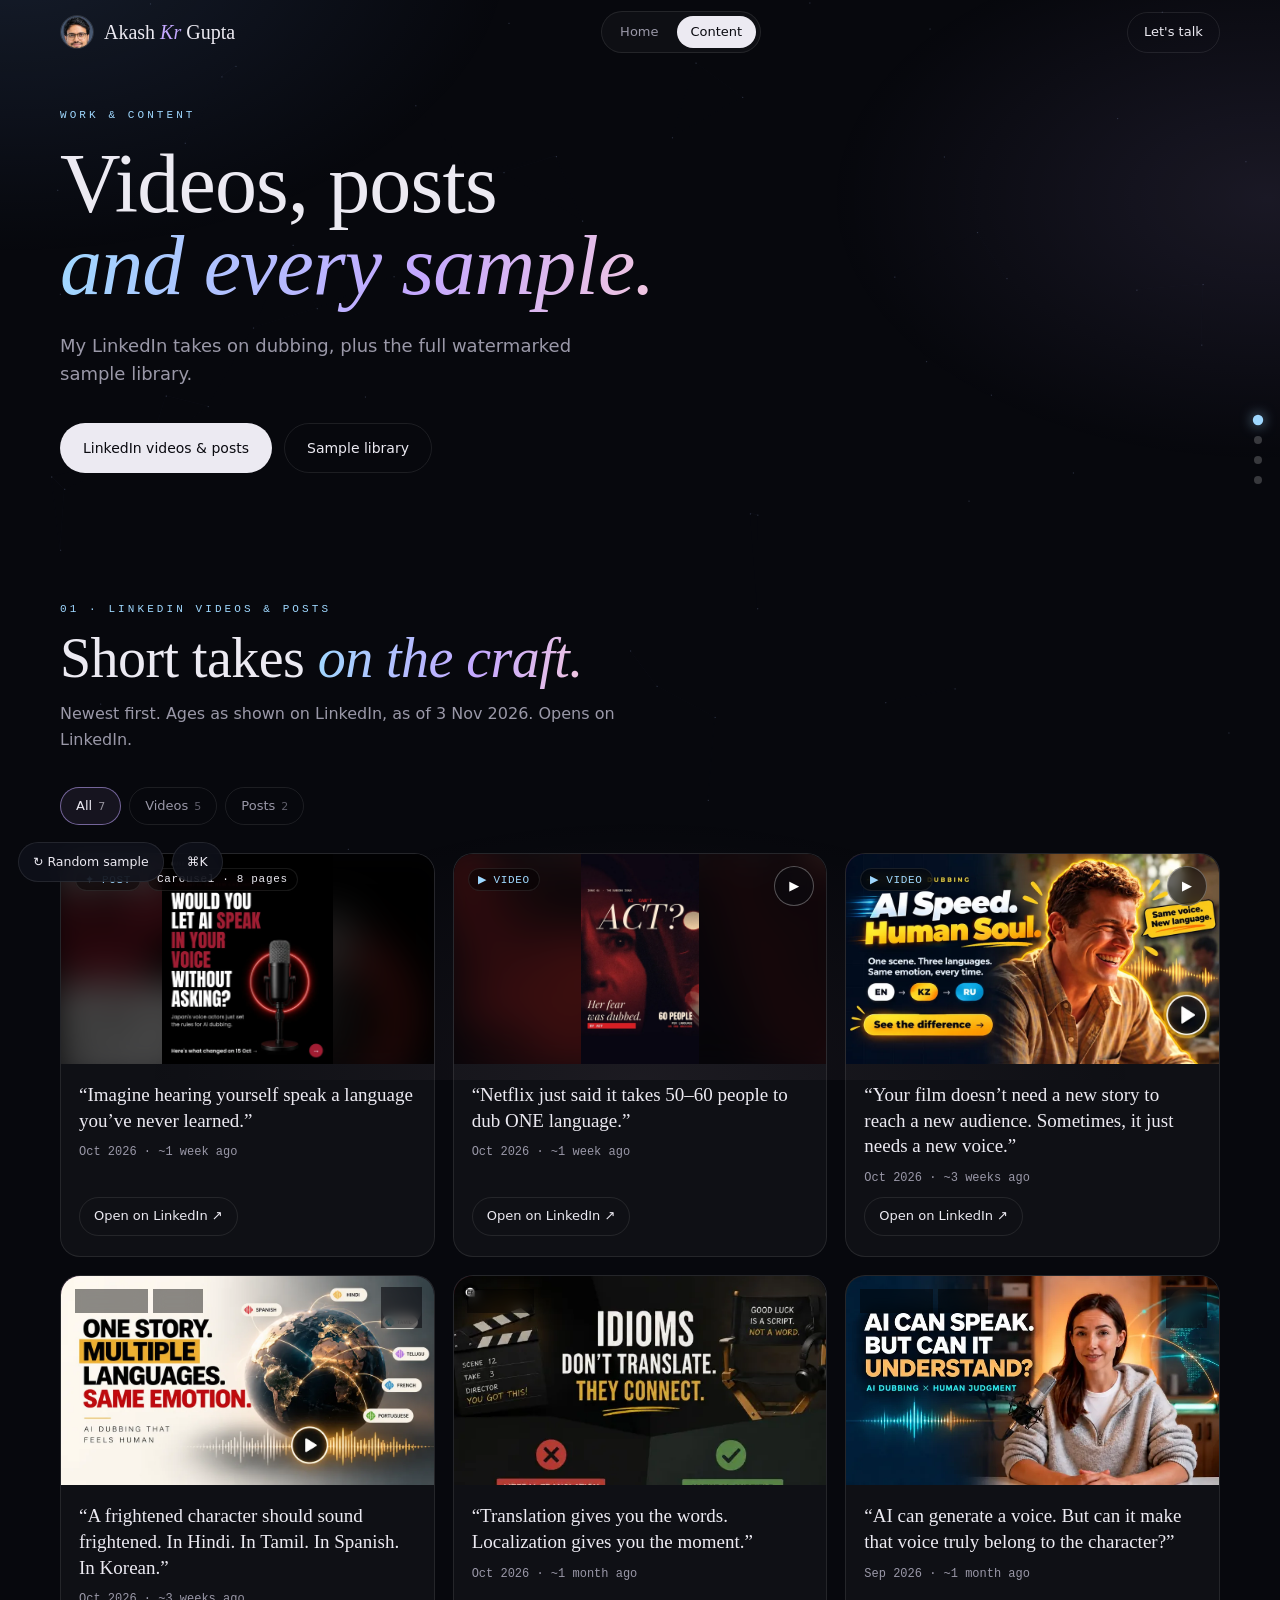
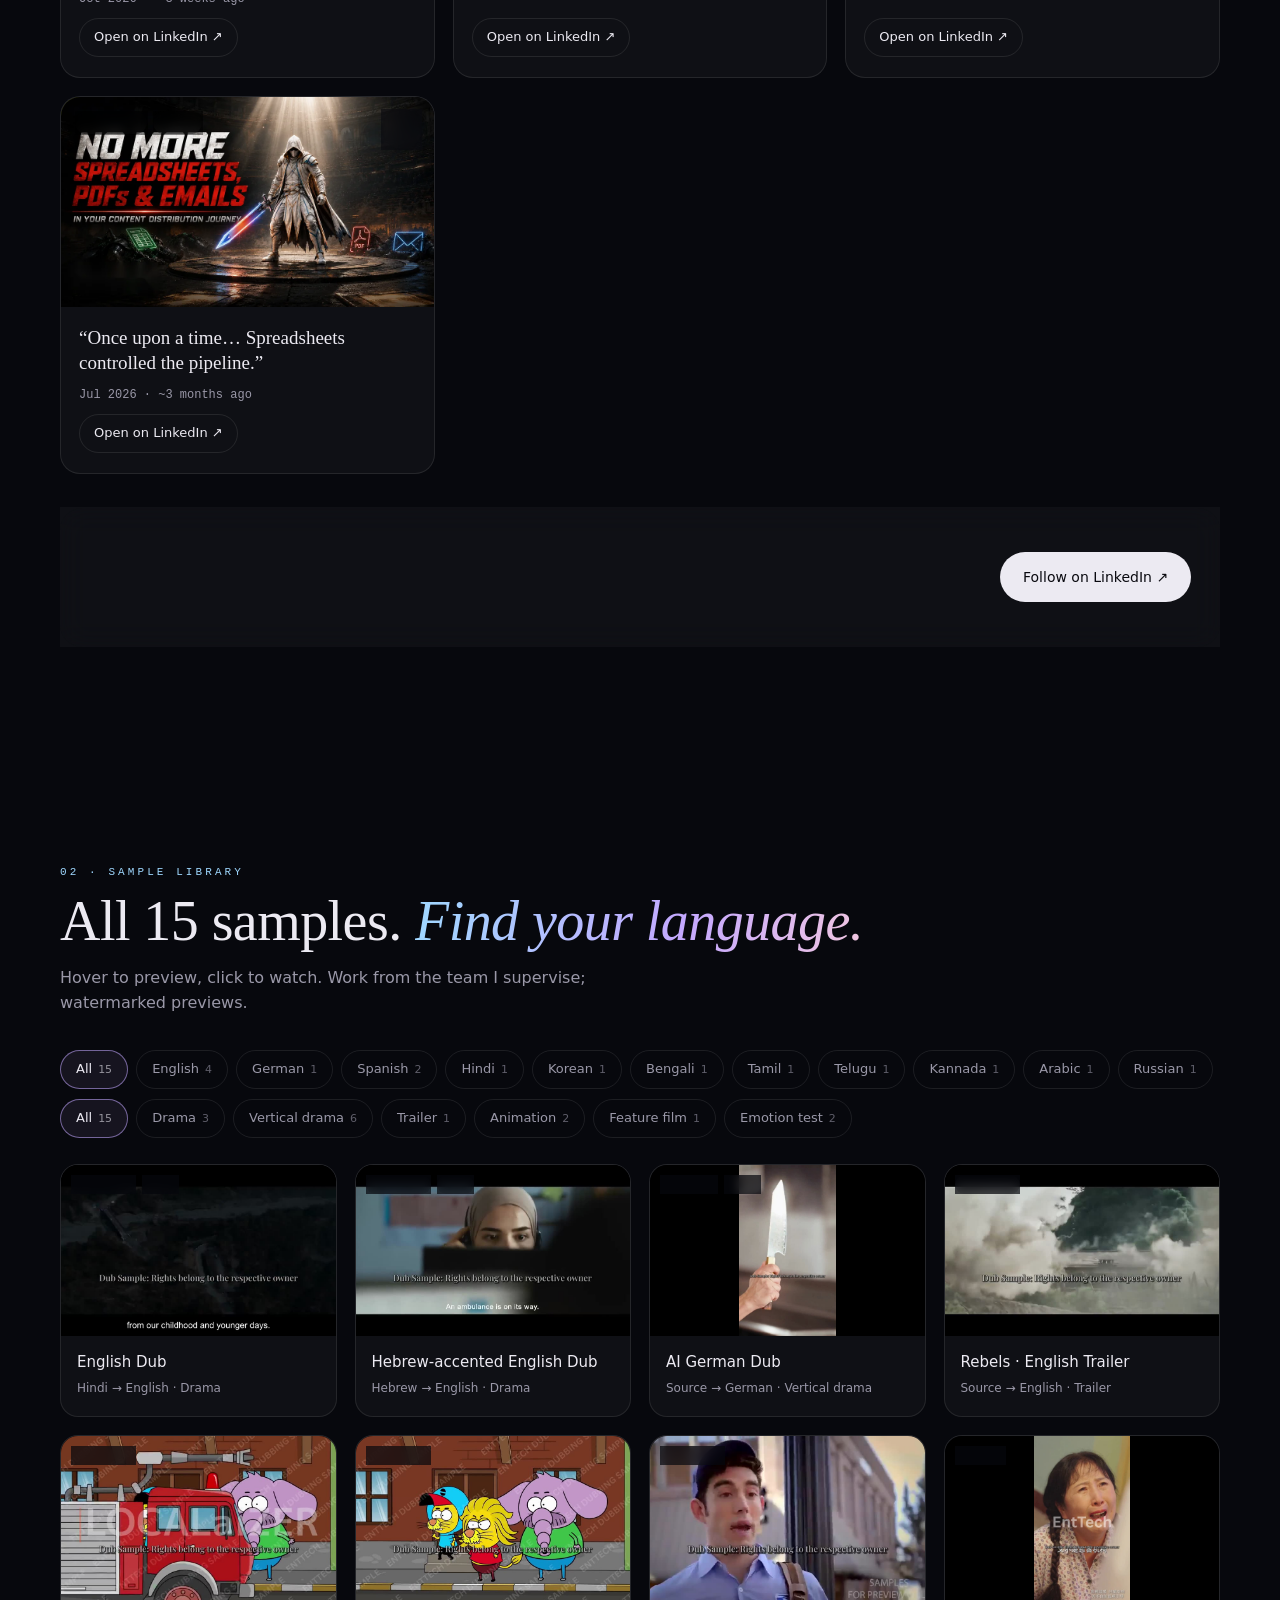
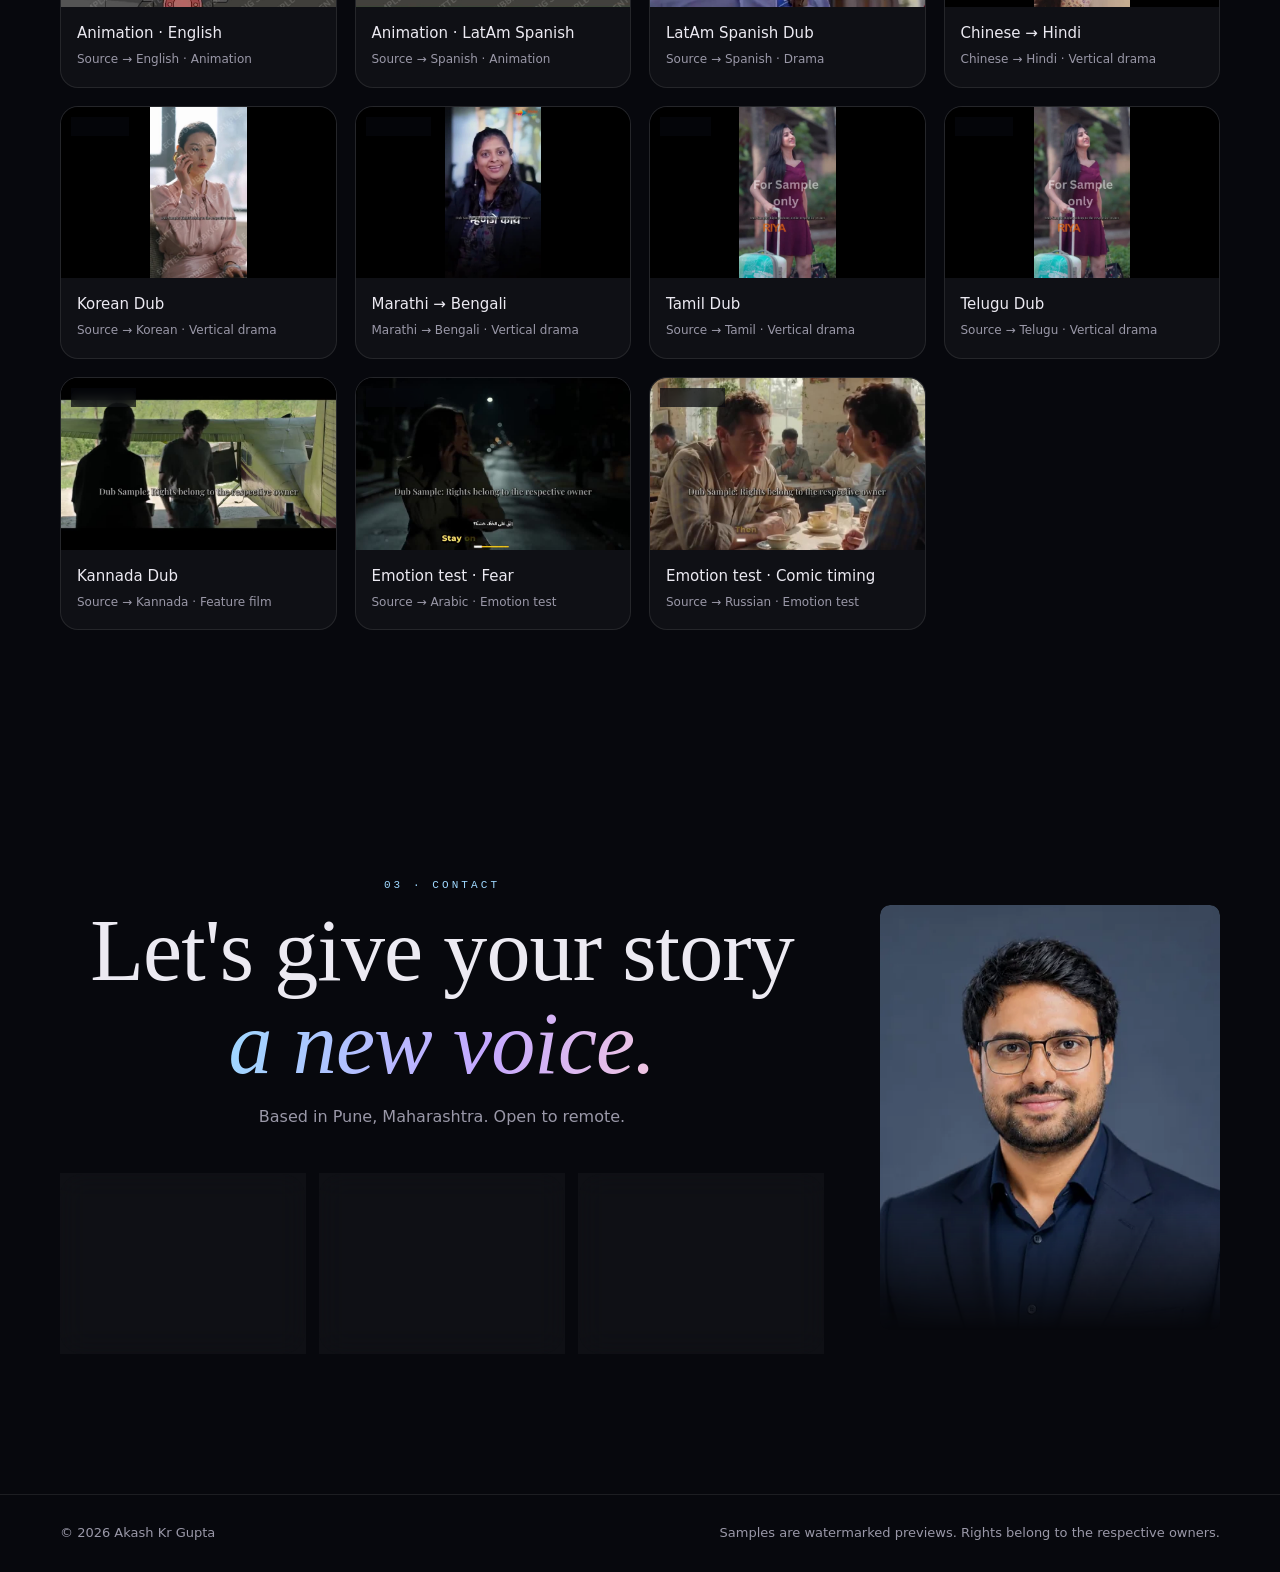
==== commit e6c2ea9c: "Nav avatar, hero and contact photos, custom LinkedIn thumbnails (incl. li-e), play badge top-right, " ====
--- a/content.html
+++ b/content.html
@@ -13,7 +13,7 @@
 <meta property="og:url" content="https://akash46-ops.github.io/akash-kr-gupta-ai-dubbing-portfolio/content.html">
 <meta property="og:image" content="https://akash46-ops.github.io/akash-kr-gupta-ai-dubbing-portfolio/assets/img/og.png">
 <meta property="og:image:width" content="1200"><meta property="og:image:height" content="630">
-<meta property="og:image:alt" content="Akash Kr Gupta, Dubbing Supervisor. Same voice. New language.">
+<meta property="og:image:alt" content="Akash Kr Gupta · AI Dubbing Supervisor. Same voice. New language.">
 <meta name="twitter:card" content="summary_large_image">
 <meta name="twitter:image" content="https://akash46-ops.github.io/akash-kr-gupta-ai-dubbing-portfolio/assets/img/og.png">
 <link rel="canonical" href="https://akash46-ops.github.io/akash-kr-gupta-ai-dubbing-portfolio/content.html">
@@ -26,14 +26,13 @@
 <a class="skip" href="#main">Skip to content</a>
 <canvas id="bg" aria-hidden="true"></canvas><div id="prog"></div><nav id="dots" aria-label="Sections"></nav>
 <nav id="nav"><div class="wrap">
- <a class="logo" href="index.html">Akash <i>Kr</i> Gupta</a>
+ <a class="logo" href="index.html"><img class="lava" src="assets/img/akash-nav.webp" alt="Akash Kr Gupta" width="34" height="34"><span>Akash <i>Kr</i> Gupta</span></a>
  <div class="pg" role="list"><a role="listitem" href="index.html">Home</a><a role="listitem" href="content.html" aria-current="page">Content</a></div>
  <a class="btn g" href="#contact" style="padding:9px 16px;font-size:13px">Let's talk</a>
 </div></nav>
 
 <main id="main">
 <header class="hero sm" id="top"><div class="wrap">
- <div class="who"><picture><source type="image/webp" srcset="assets/img/akash-avatar.webp"><img class="ava" src="assets/img/akash-avatar.jpg" alt="Akash Kr Gupta" width="56" height="56"></picture><span><b>Akash Kr Gupta</b>Dubbing Supervisor · Pune</span></div>
  <p class="eyebrow">Work &amp; Content</p>
  <h1>Videos, posts<br><em>and every sample.</em></h1>
  <p class="sub">My LinkedIn takes on dubbing, plus the full watermarked sample library.</p>
@@ -58,8 +57,7 @@
  <div class="grid" id="grid"></div>
 </div></section>
 
-<section class="contact" id="contact"><div class="wrap">
- <picture><source type="image/webp" srcset="assets/img/akash-avatar.webp"><img class="ava lg" src="assets/img/akash-avatar.jpg" alt="Akash Kr Gupta" width="88" height="88" loading="lazy"></picture>
+<section class="contact" id="contact"><div class="wrap"><div class="crow"><div class="ctxt">
  <p class="eyebrow rv">03 · Contact</p>
  <h2 class="rv">Let's give your story <em>a new voice.</em></h2>
  <p class="lead rv" style="margin:auto">Based in Pune, Maharashtra. Open to remote.</p>
@@ -68,7 +66,7 @@
   <div class="glass rv"><small>LinkedIn</small><p>linkedin.com/in/akash-kr-gupta-0aba68207</p><a class="mini" href="https://www.linkedin.com/in/akash-kr-gupta-0aba68207/" target="_blank" rel="noopener">Open ↗</a></div>
   <div class="glass rv"><small>Location</small><p>Pune, Maharashtra</p><span class="mini">Open to remote</span></div>
  </div>
-</div></section>
+</div><figure class="hpic cpic"><picture><source type="image/webp" srcset="assets/img/akash-h440.webp 440w, assets/img/akash-h760.webp 760w" sizes="(max-width:760px) 220px, 340px"><img src="assets/img/akash-h760.jpg" alt="Akash Kr Gupta" width="760" height="950" loading="lazy"></picture></figure></div></div></section>
 </main>
 <footer><div class="wrap"><span>© 2026 Akash Kr Gupta</span><span>Samples are watermarked previews. Rights belong to the respective owners.</span></div></footer>
 
--- a/assets/app.css
+++ b/assets/app.css
@@ -227,24 +227,19 @@
 @media(max-width:860px){.pg a{padding:6px 11px}}
 @media(max-width:520px){#nav .btn.g{display:none}.lb2 q{font-size:17px}}
 @media(prefers-reduced-motion:reduce){.lic:hover{transform:none}}
-
 .lv.im img{position:absolute;inset:0;width:100%;height:100%;object-fit:cover;display:block}
 .lv.im:before{display:none}
 .lplay{position:absolute;right:14px;bottom:14px;width:40px;height:40px;border-radius:50%;display:grid;place-items:center;background:rgba(10,10,16,.6);border:1px solid rgba(255,255,255,.3);backdrop-filter:blur(6px);font-size:13px;color:#fff}
-.hgrid{display:grid;grid-template-columns:1fr 340px;gap:56px;align-items:center}
-.portrait{position:relative;border-radius:28px;padding:1.5px;background:linear-gradient(150deg,rgba(159,216,255,.9),rgba(196,168,255,.7) 50%,rgba(241,198,224,.15));box-shadow:0 30px 80px -30px rgba(120,140,255,.45),0 0 0 1px rgba(255,255,255,.03);transition:transform .4s cubic-bezier(.2,.7,.2,1);transform-style:preserve-3d;margin:0}
-.portrait .fr{border-radius:27px;overflow:hidden;aspect-ratio:4/5;background:#151a26}
-.portrait img{width:100%;height:100%;object-fit:cover;object-position:50% 18%;display:block;transition:transform .5s cubic-bezier(.2,.7,.2,1)}
-.portrait:before{content:"";position:absolute;inset:-30px;z-index:-1;border-radius:50%;background:radial-gradient(closest-side,rgba(160,150,255,.22),transparent);animation:breathe 6s ease-in-out infinite}
-@keyframes breathe{50%{opacity:.55;transform:scale(.94)}}
-.portrait figcaption{position:absolute;left:14px;right:14px;bottom:14px;display:flex;align-items:center;justify-content:space-between;padding:10px 14px;border-radius:14px;background:rgba(8,9,14,.55);border:1px solid rgba(255,255,255,.1);backdrop-filter:blur(10px);font:12px var(--mono);letter-spacing:.06em}
-.portrait figcaption i{display:flex;gap:3px;align-items:center;height:18px}.portrait figcaption i b{width:3px;border-radius:2px;background:var(--grad);height:40%;animation:eq2 1s ease-in-out infinite alternate}
-.portrait figcaption i b:nth-child(2){animation-delay:-.3s}.portrait figcaption i b:nth-child(3){animation-delay:-.6s}.portrait figcaption i b:nth-child(4){animation-delay:-.15s}.portrait figcaption i b:nth-child(5){animation-delay:-.45s}
-@keyframes eq2{to{height:100%}}
-#wave{position:relative;z-index:1;margin-top:-30px}
-.ava{width:56px;height:56px;border-radius:50%;object-fit:cover;padding:2px;background:var(--grad);display:block}
-.ava.lg{width:88px;height:88px;margin:0 auto 18px}
-.hero.sm .who{display:flex;align-items:center;gap:12px;margin-bottom:22px;color:var(--mute);font-size:14px}.hero.sm .who b{color:var(--ink);font-weight:500;display:block}
-@media(max-width:860px){.hgrid{grid-template-columns:1fr 200px;gap:28px}}
-@media(max-width:640px){.hgrid{grid-template-columns:1fr}.portrait{width:min(260px,72%);margin:8px auto 0}.portrait .fr{aspect-ratio:1/1}.portrait img{object-position:50% 12%}#wave{margin-top:-20px}}
-@media(prefers-reduced-motion:reduce){.portrait:before{animation:none}}
+.logo{display:inline-flex;align-items:center;gap:10px}
+.lava{width:34px;height:34px;border-radius:50%;object-fit:cover;display:block;border:1px solid rgba(255,255,255,.12);flex:none}
+.hrow{display:grid;grid-template-columns:minmax(0,1fr) 360px;gap:48px;align-items:center}
+.hpic{margin:0;width:360px;justify-self:end;border-radius:10px;overflow:hidden;-webkit-mask-image:linear-gradient(#000 72%,transparent);mask-image:linear-gradient(#000 72%,transparent)}
+.hpic img{display:block;width:100%;height:auto;opacity:.92}
+@media(max-width:900px){.hrow{grid-template-columns:1fr;gap:20px}.hpic{width:220px;justify-self:center}}
+.lv.pt{background:#07070c}
+.lv.pt img.bk{object-fit:cover;filter:blur(18px) brightness(.45);transform:scale(1.15)}
+.lv.pt img:not(.bk){object-fit:contain}
+.lv.im .lplay{top:12px;right:12px;bottom:auto}
+.crow{display:grid;grid-template-columns:minmax(0,1fr) 340px;gap:56px;align-items:center}
+.cpic{width:340px}
+@media(max-width:900px){.crow{grid-template-columns:1fr;gap:24px}.cpic{width:220px;justify-self:center;order:-1}}
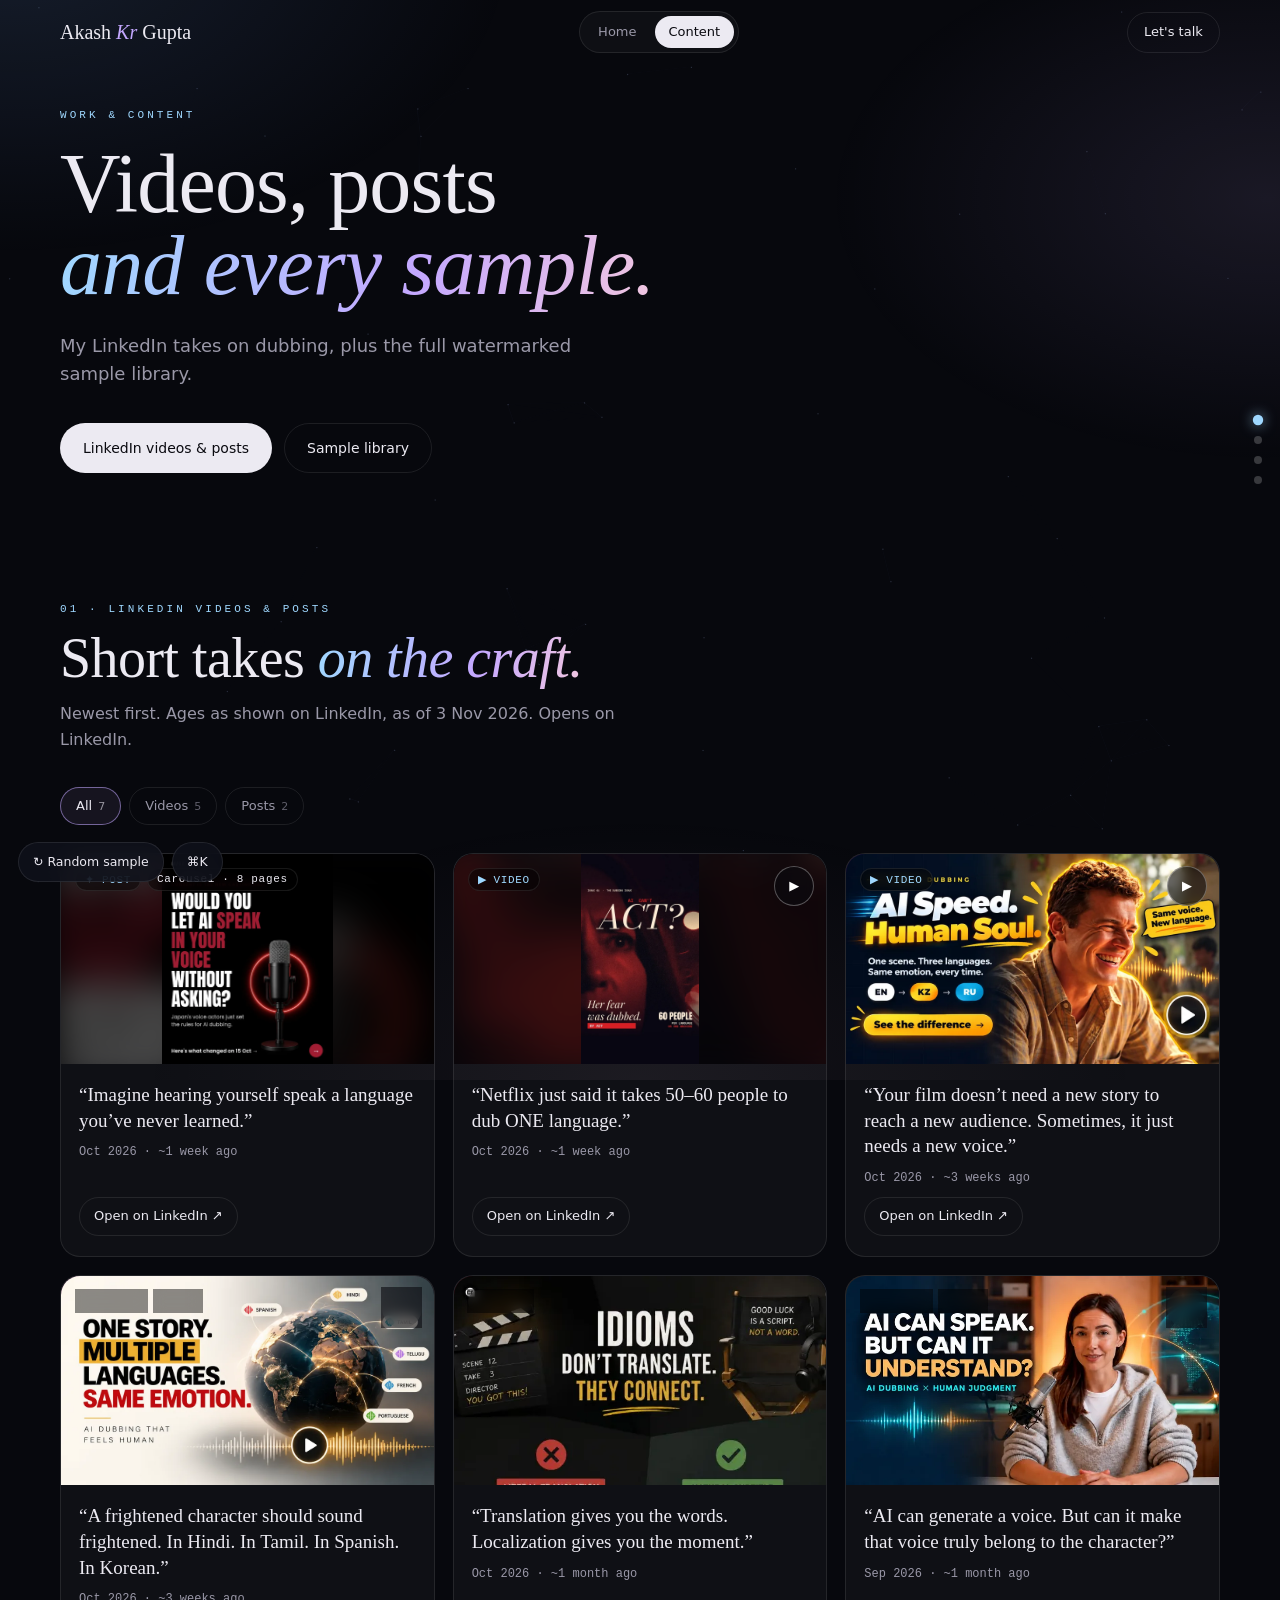
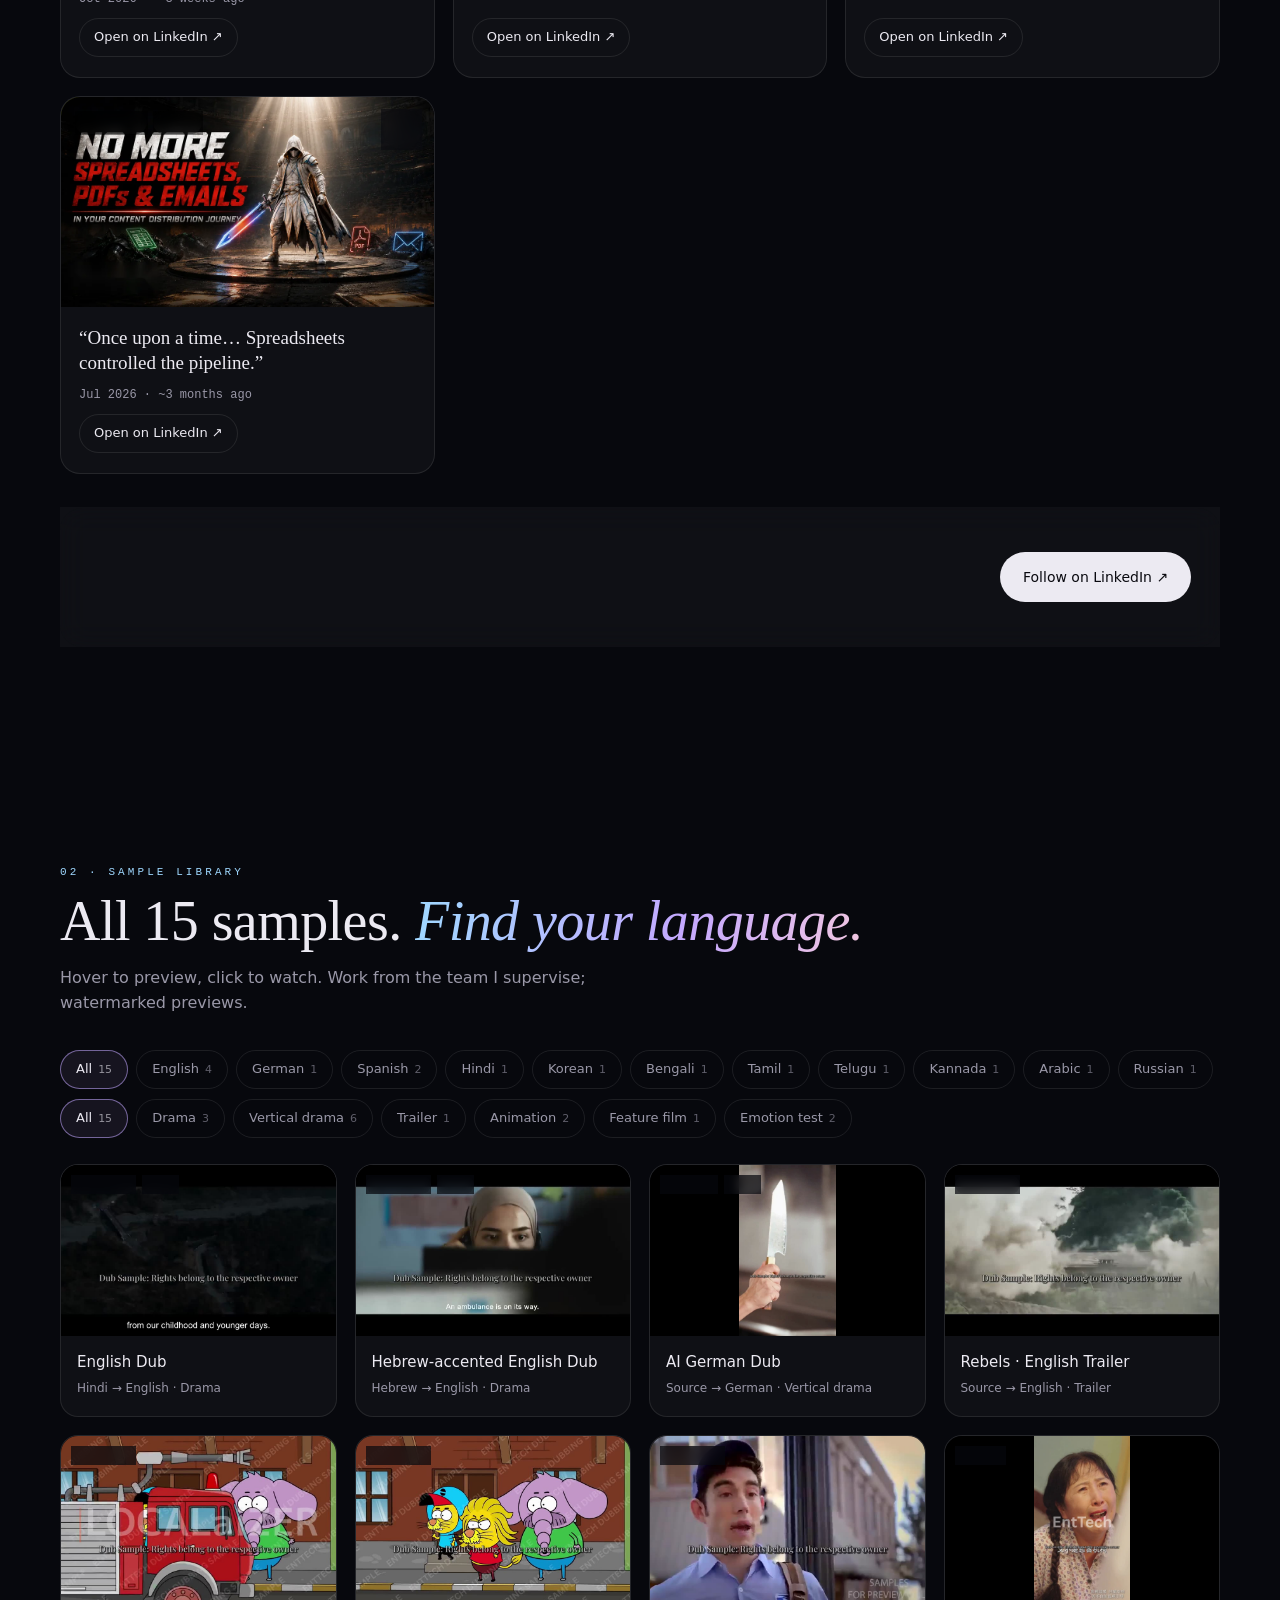
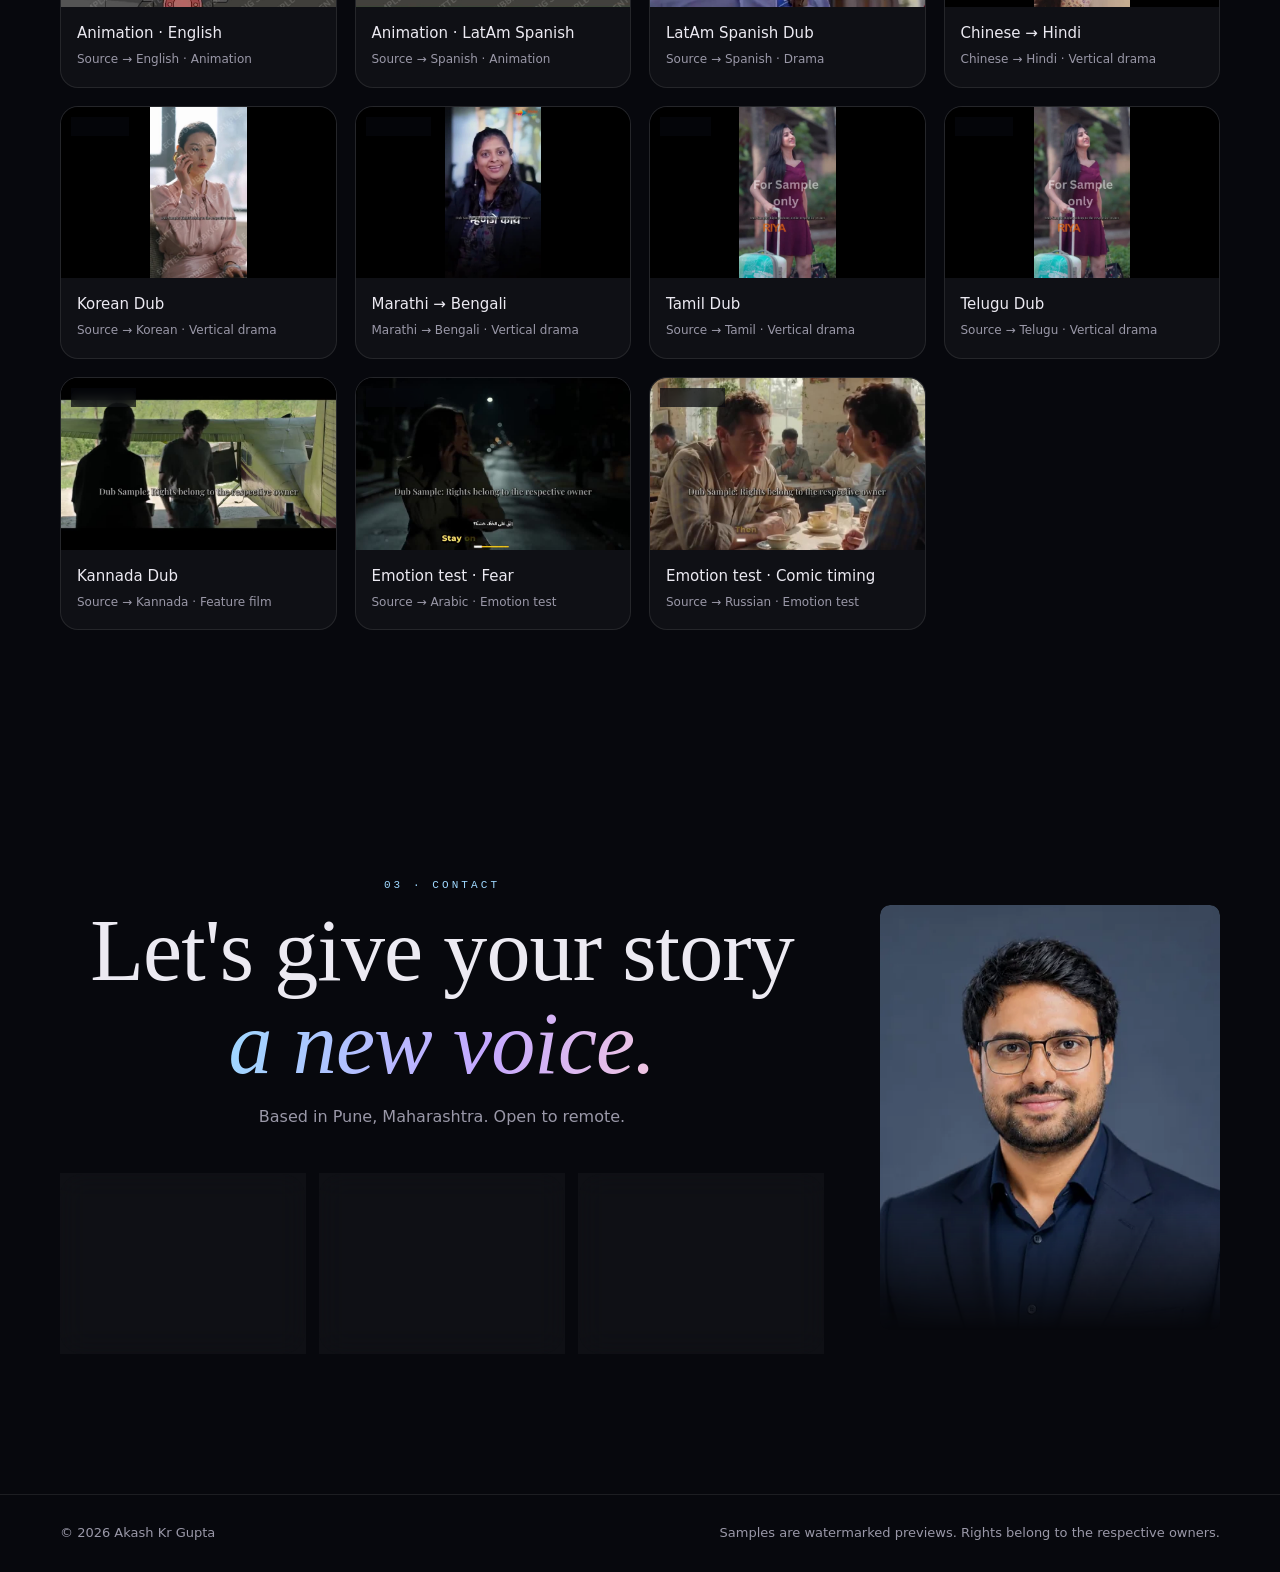
==== commit e1b02608: "Remove nav avatar and hero photo; keep contact photo only" ====
--- a/content.html
+++ b/content.html
@@ -26,7 +26,7 @@
 <a class="skip" href="#main">Skip to content</a>
 <canvas id="bg" aria-hidden="true"></canvas><div id="prog"></div><nav id="dots" aria-label="Sections"></nav>
 <nav id="nav"><div class="wrap">
- <a class="logo" href="index.html"><img class="lava" src="assets/img/akash-nav.webp" alt="Akash Kr Gupta" width="34" height="34"><span>Akash <i>Kr</i> Gupta</span></a>
+ <a class="logo" href="index.html">Akash <i>Kr</i> Gupta</a>
  <div class="pg" role="list"><a role="listitem" href="index.html">Home</a><a role="listitem" href="content.html" aria-current="page">Content</a></div>
  <a class="btn g" href="#contact" style="padding:9px 16px;font-size:13px">Let's talk</a>
 </div></nav>
--- a/assets/app.css
+++ b/assets/app.css
@@ -230,12 +230,8 @@
 .lv.im img{position:absolute;inset:0;width:100%;height:100%;object-fit:cover;display:block}
 .lv.im:before{display:none}
 .lplay{position:absolute;right:14px;bottom:14px;width:40px;height:40px;border-radius:50%;display:grid;place-items:center;background:rgba(10,10,16,.6);border:1px solid rgba(255,255,255,.3);backdrop-filter:blur(6px);font-size:13px;color:#fff}
-.logo{display:inline-flex;align-items:center;gap:10px}
-.lava{width:34px;height:34px;border-radius:50%;object-fit:cover;display:block;border:1px solid rgba(255,255,255,.12);flex:none}
-.hrow{display:grid;grid-template-columns:minmax(0,1fr) 360px;gap:48px;align-items:center}
 .hpic{margin:0;width:360px;justify-self:end;border-radius:10px;overflow:hidden;-webkit-mask-image:linear-gradient(#000 72%,transparent);mask-image:linear-gradient(#000 72%,transparent)}
 .hpic img{display:block;width:100%;height:auto;opacity:.92}
-@media(max-width:900px){.hrow{grid-template-columns:1fr;gap:20px}.hpic{width:220px;justify-self:center}}
 .lv.pt{background:#07070c}
 .lv.pt img.bk{object-fit:cover;filter:blur(18px) brightness(.45);transform:scale(1.15)}
 .lv.pt img:not(.bk){object-fit:contain}
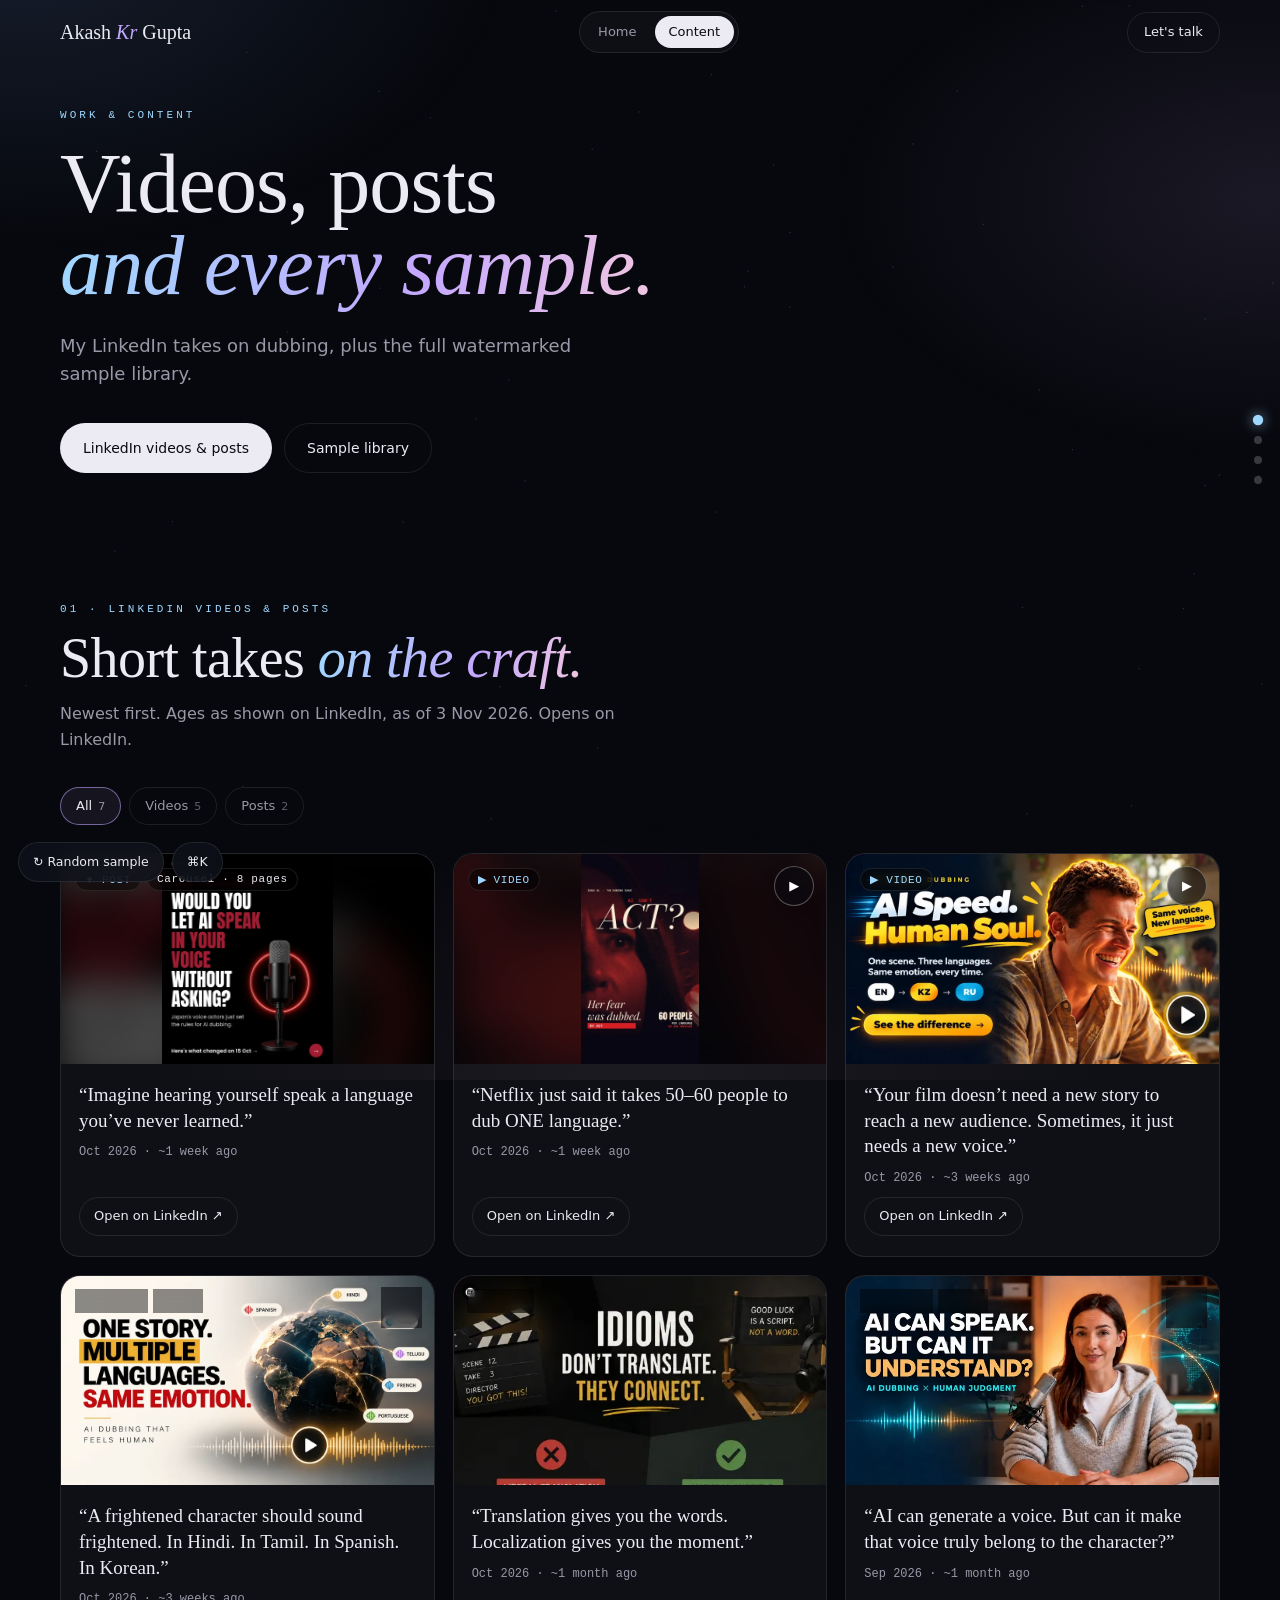
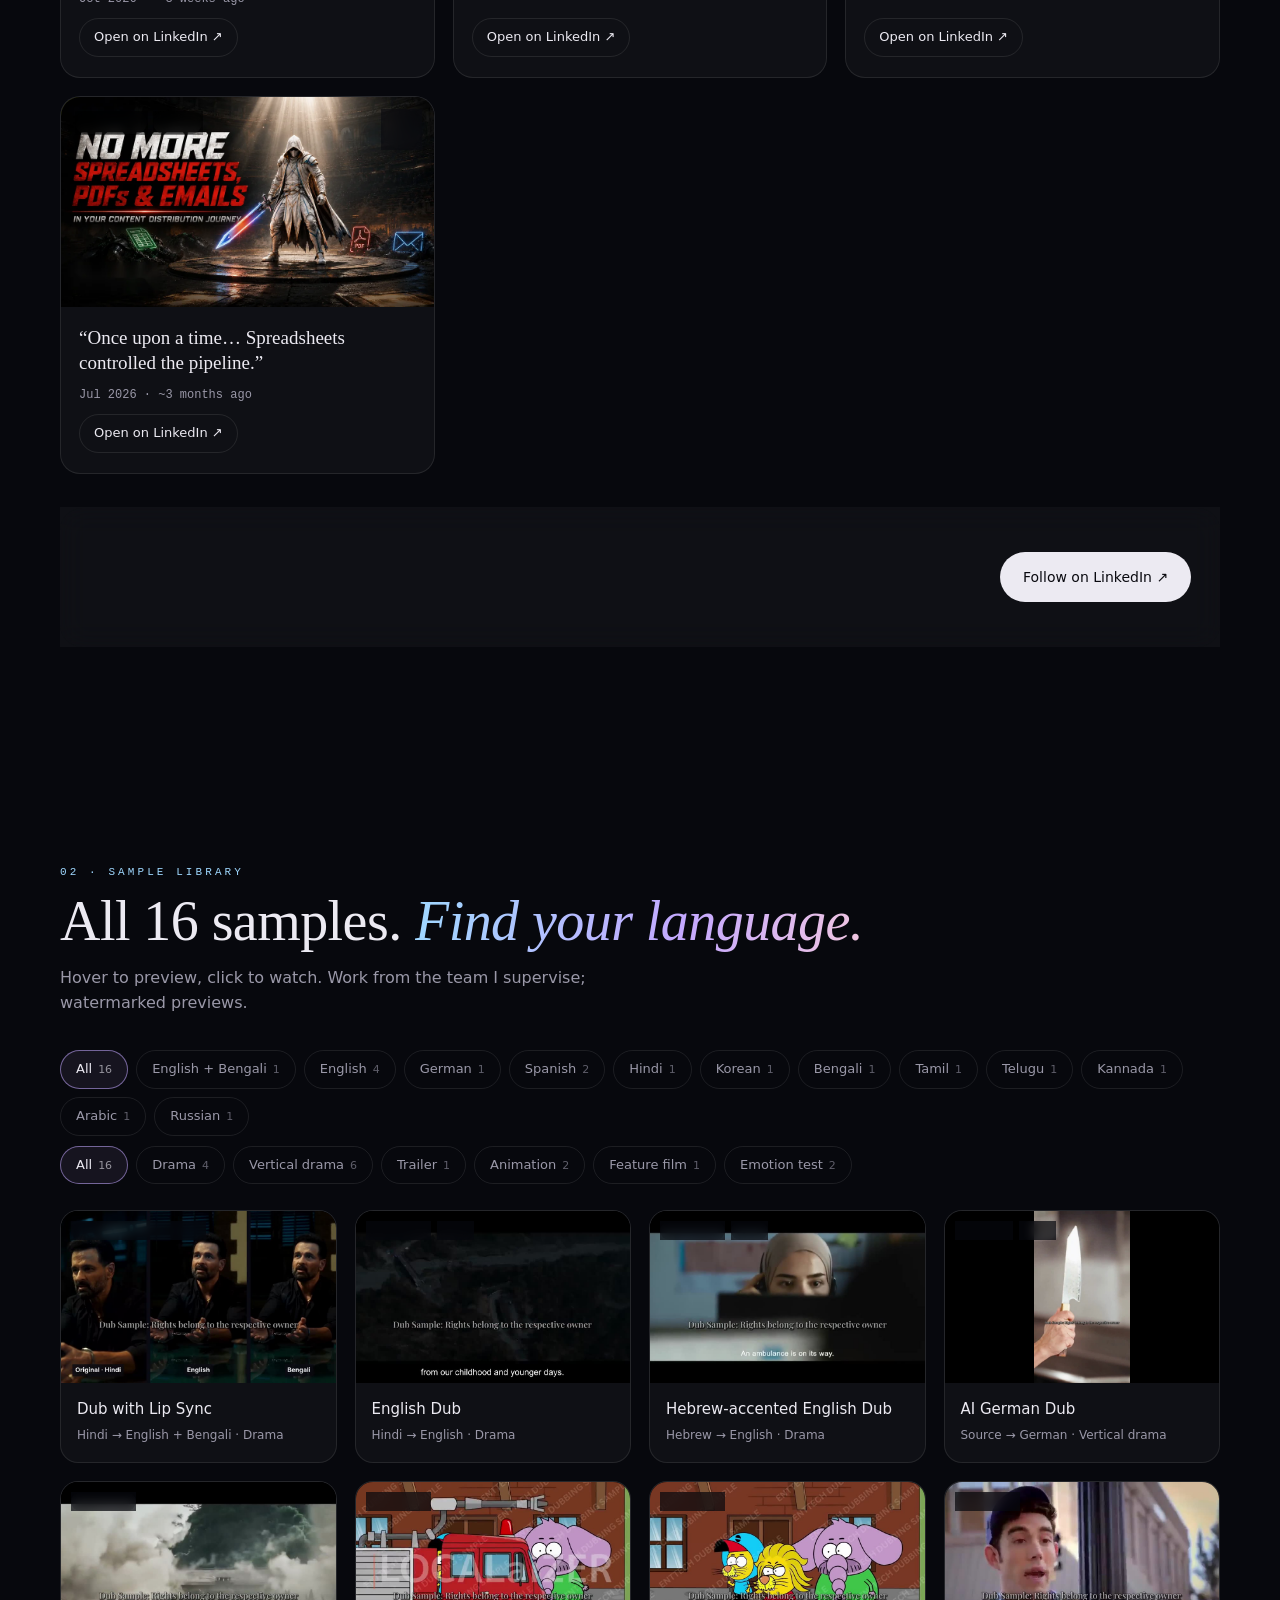
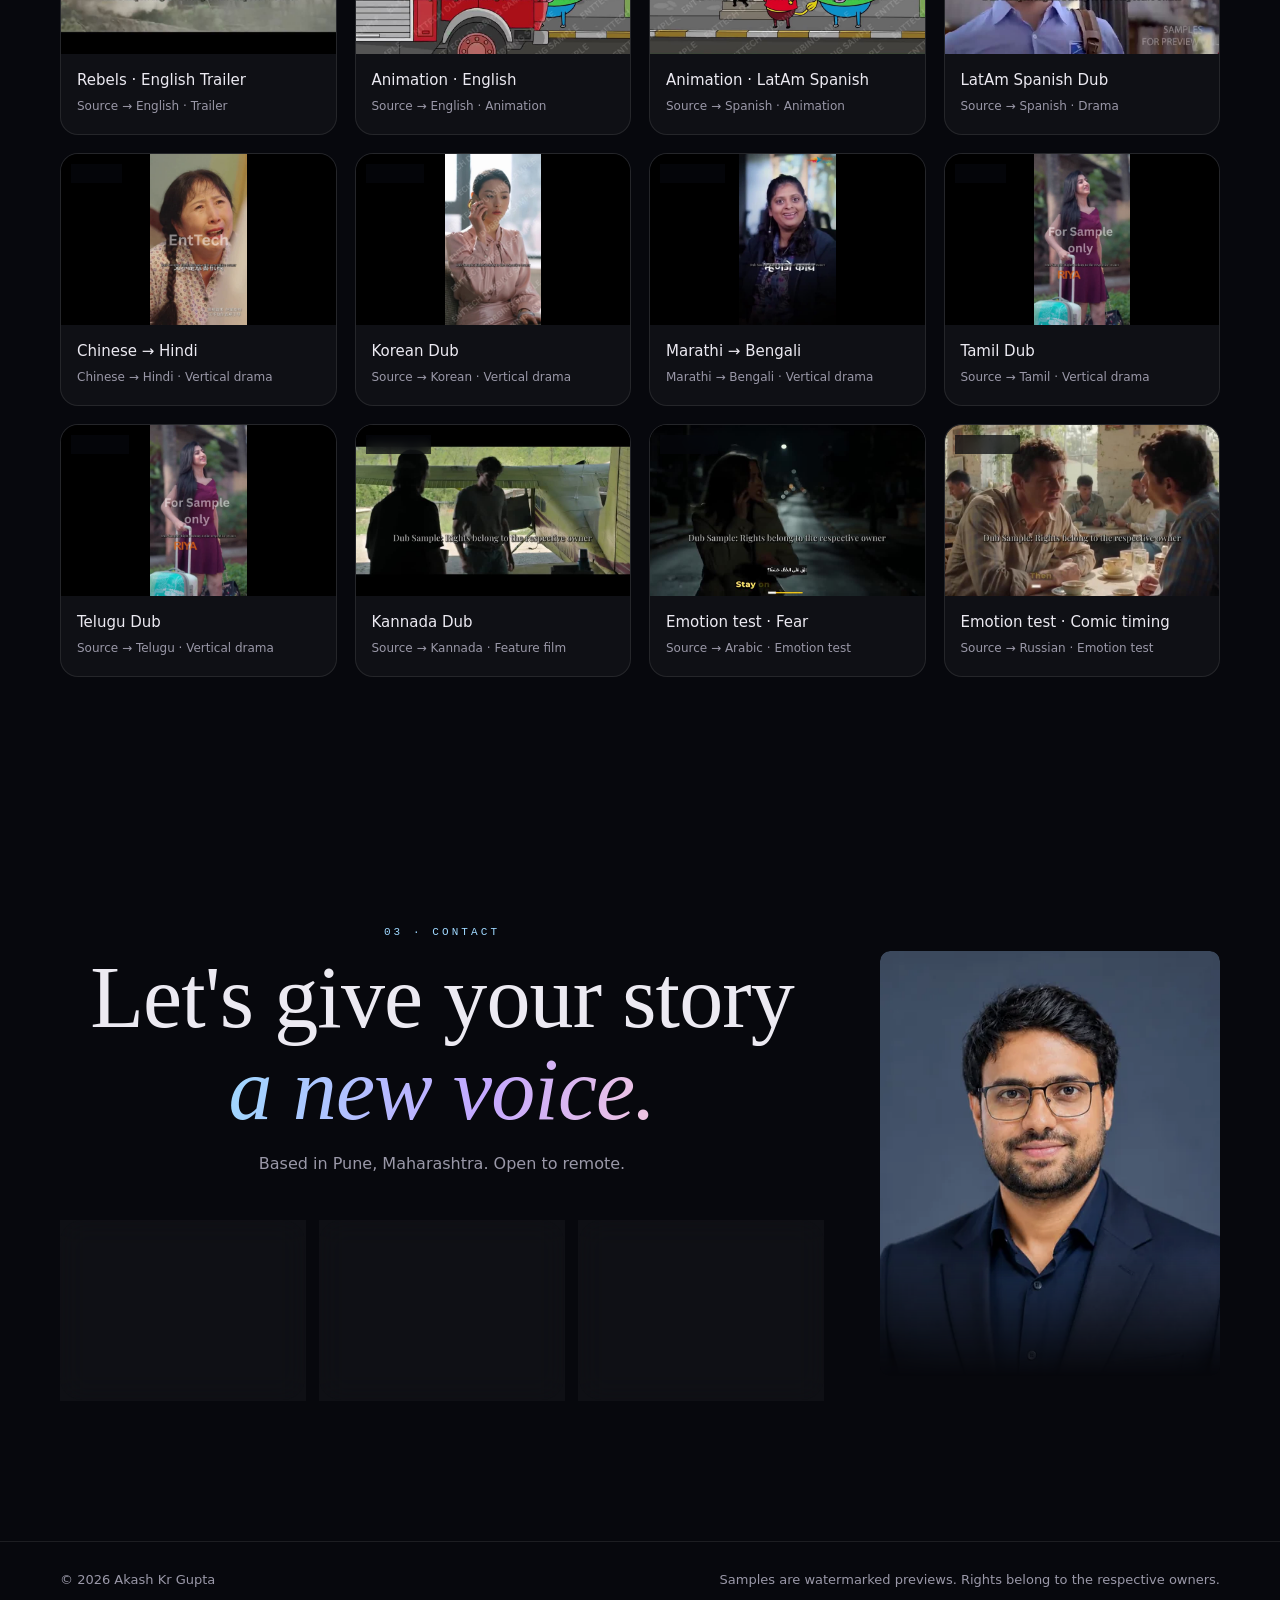
==== commit 49a370b7: "Add Dub with Lip Sync as the homepage master sample Place the new Hindi-to-English-and-Bengali lip-s" ====
--- a/content.html
+++ b/content.html
@@ -50,7 +50,7 @@
 
 <section id="library"><div class="wrap">
  <p class="eyebrow rv">02 · Sample library</p>
- <h2 class="rv">All 15 samples. <em>Find your language.</em></h2>
+ <h2 class="rv">All 16 samples. <em>Find your language.</em></h2>
  <p class="lead rv">Hover to preview, click to watch. Work from the team I supervise; watermarked previews.</p>
  <div class="filters" id="fl" aria-label="Language"></div>
  <div class="filters" id="ff" aria-label="Format"></div>
--- a/assets/app.css
+++ b/assets/app.css
@@ -202,6 +202,7 @@
 .pg a{padding:6px 14px;border-radius:99px;font-size:13px;text-decoration:none;color:var(--mute)}
 .pg a[aria-current=page]{background:var(--ink);color:#0a0a10}.pg a:not([aria-current]):hover{color:var(--ink)}
 .more-l{display:flex;justify-content:center;margin-top:30px}
+.master{margin-top:36px}.master .stage{border-radius:22px}.master-meta{margin-top:14px}.master-meta .eyebrow{display:block}.master-meta b{display:block;font:400 24px var(--serif);margin:8px 0 4px}.master-meta small{color:var(--mute);font-size:13px}
 .hero.sm{padding-bottom:20px;min-height:0}.hero.sm h1{font-size:clamp(40px,7vw,84px)}
 .lig{display:grid;grid-template-columns:repeat(auto-fill,minmax(280px,1fr));gap:18px;margin-top:28px}
 .lic{display:flex;flex-direction:column;border-radius:20px;overflow:hidden;border:1px solid var(--line);background:var(--glass);transition:transform .35s cubic-bezier(.2,.7,.2,1),border-color .3s;animation:in .5s both}
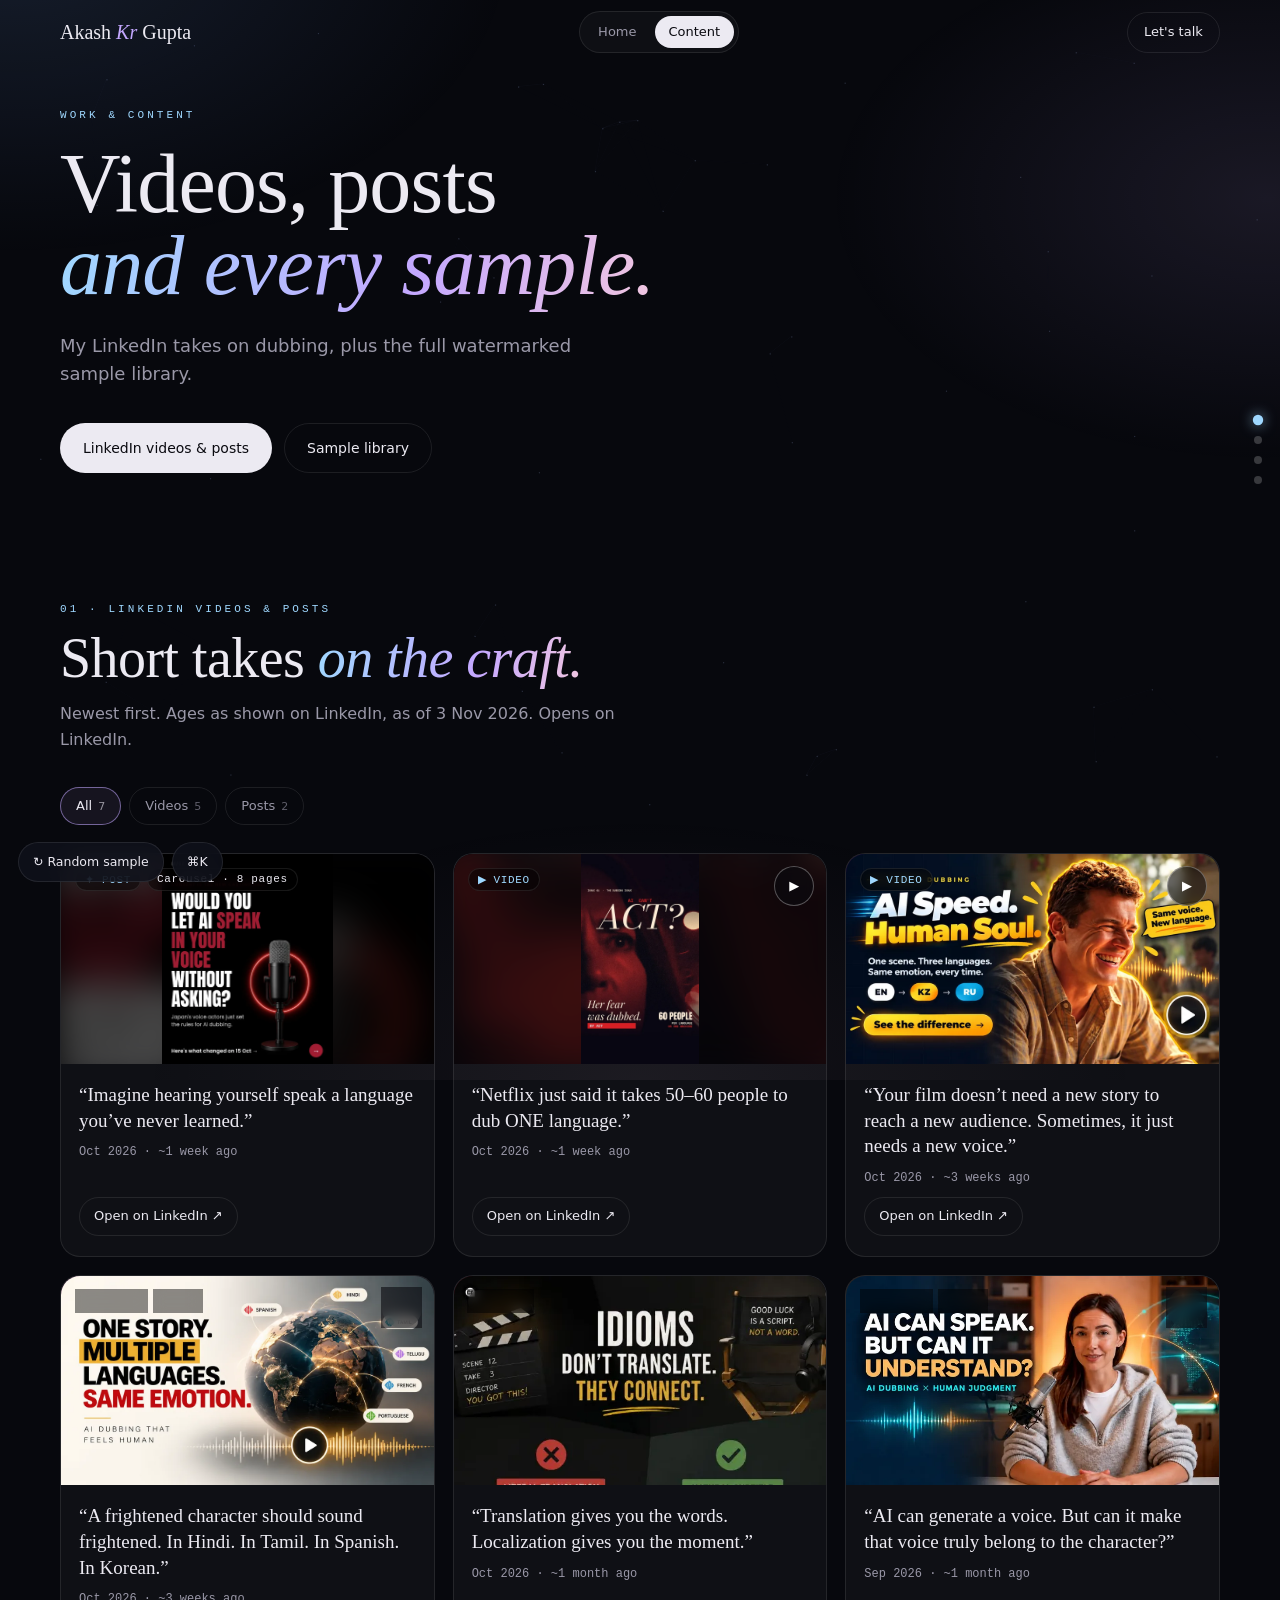
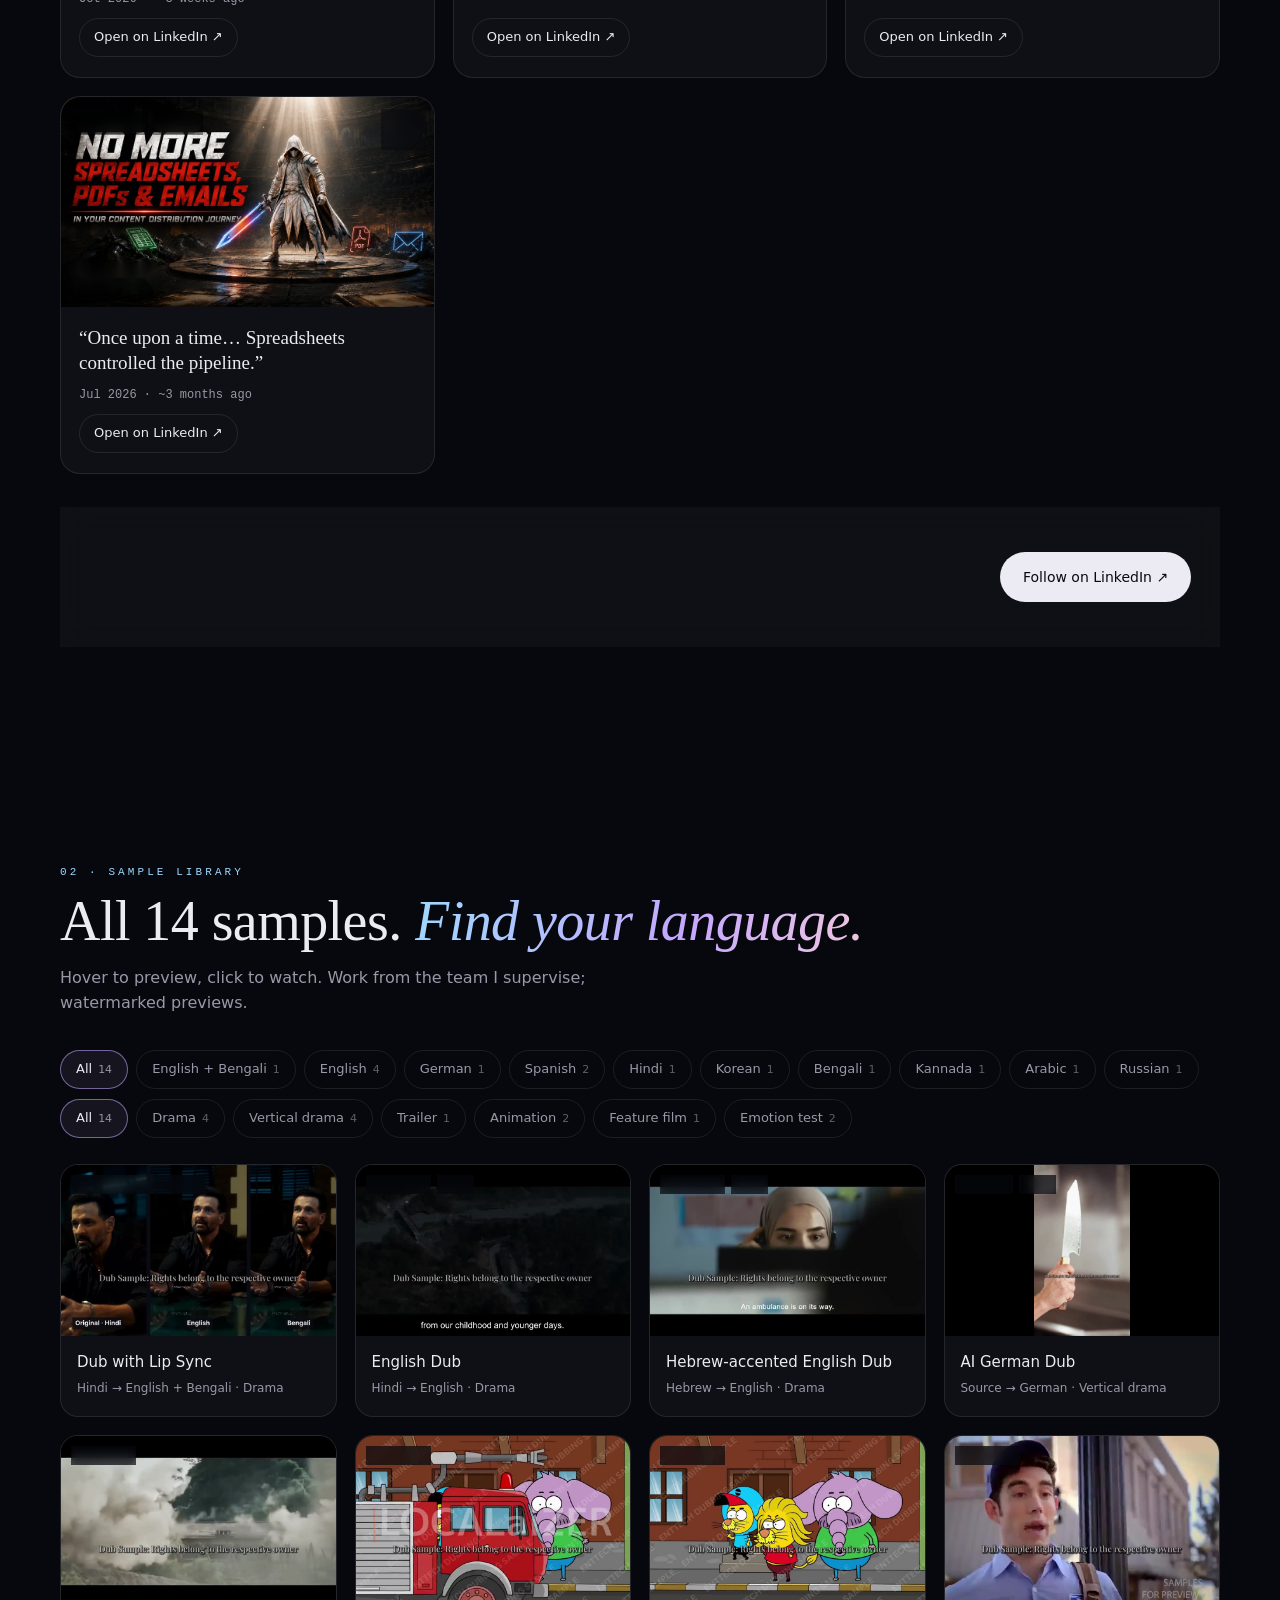
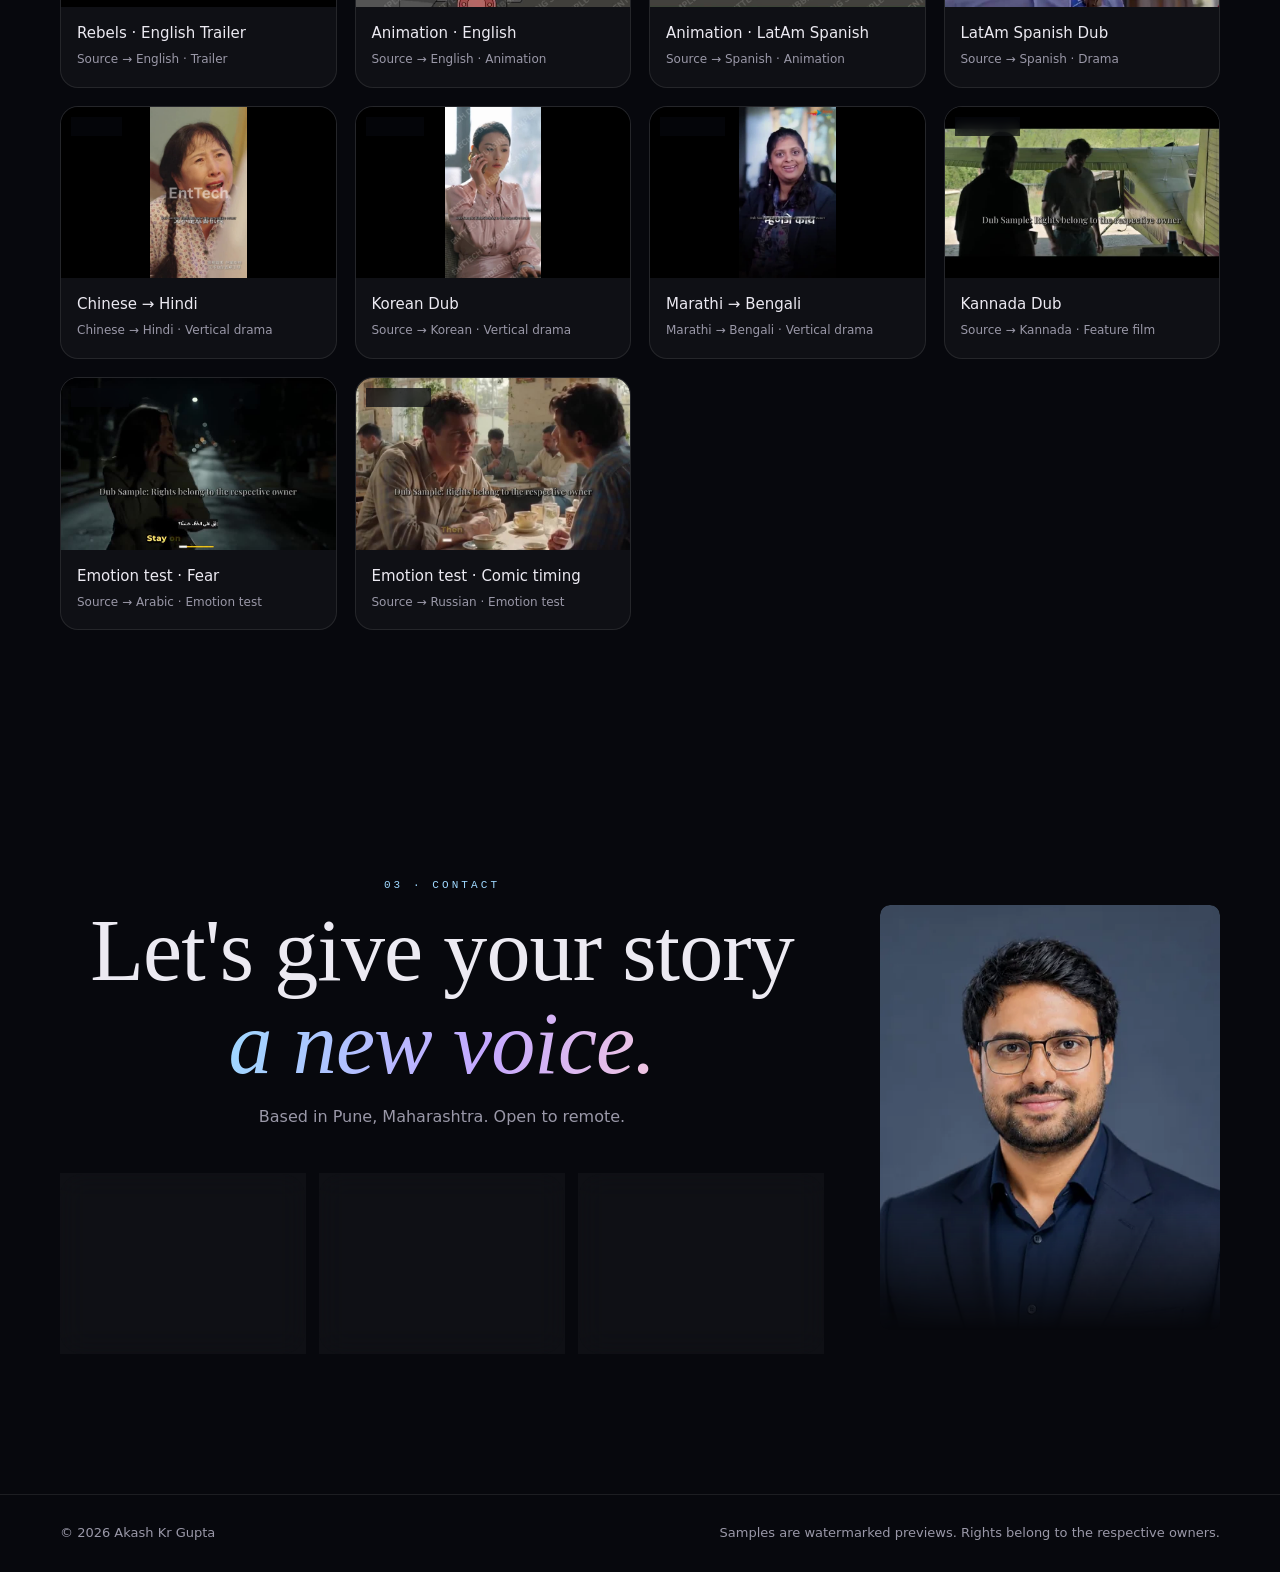
==== commit 7b0cc606: "Remove Tamil and Telugu dub samples; library now 14" ====
--- a/content.html
+++ b/content.html
@@ -50,7 +50,7 @@
 
 <section id="library"><div class="wrap">
  <p class="eyebrow rv">02 · Sample library</p>
- <h2 class="rv">All 16 samples. <em>Find your language.</em></h2>
+ <h2 class="rv">All 14 samples. <em>Find your language.</em></h2>
  <p class="lead rv">Hover to preview, click to watch. Work from the team I supervise; watermarked previews.</p>
  <div class="filters" id="fl" aria-label="Language"></div>
  <div class="filters" id="ff" aria-label="Format"></div>
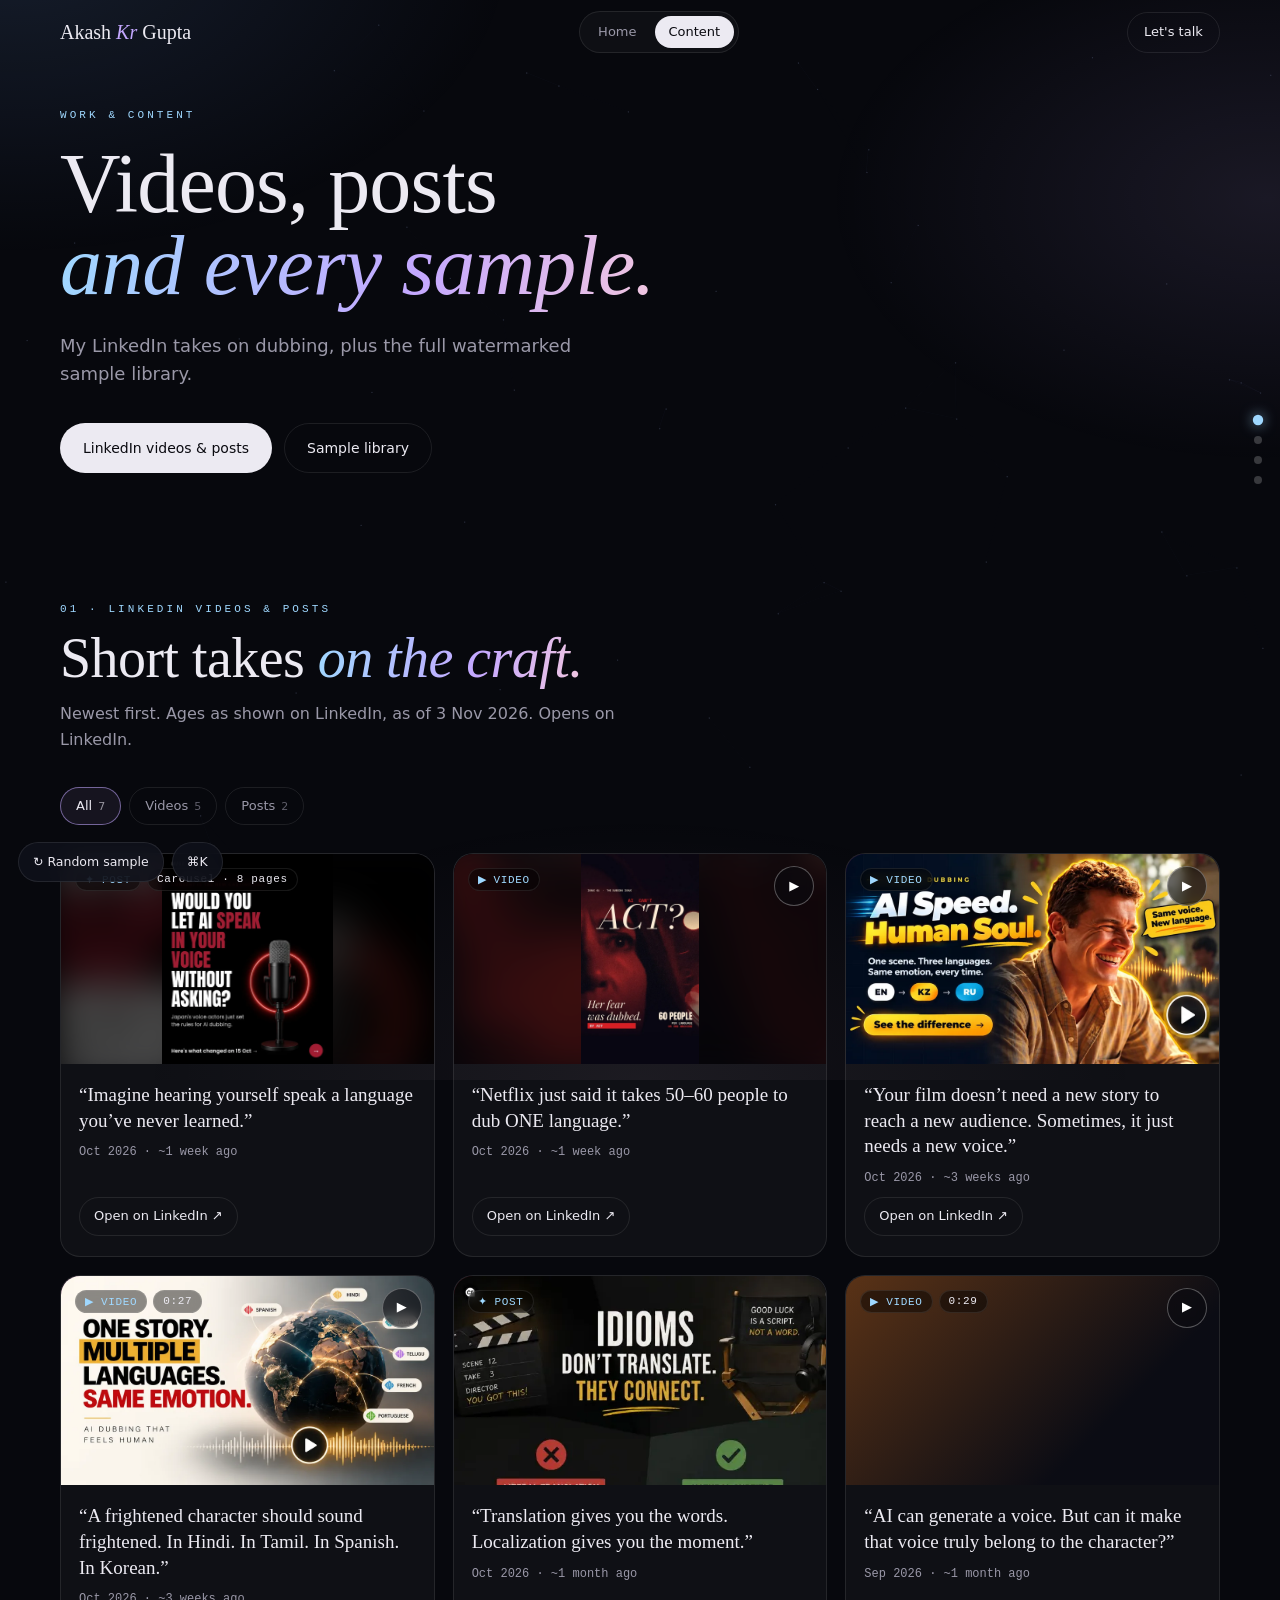
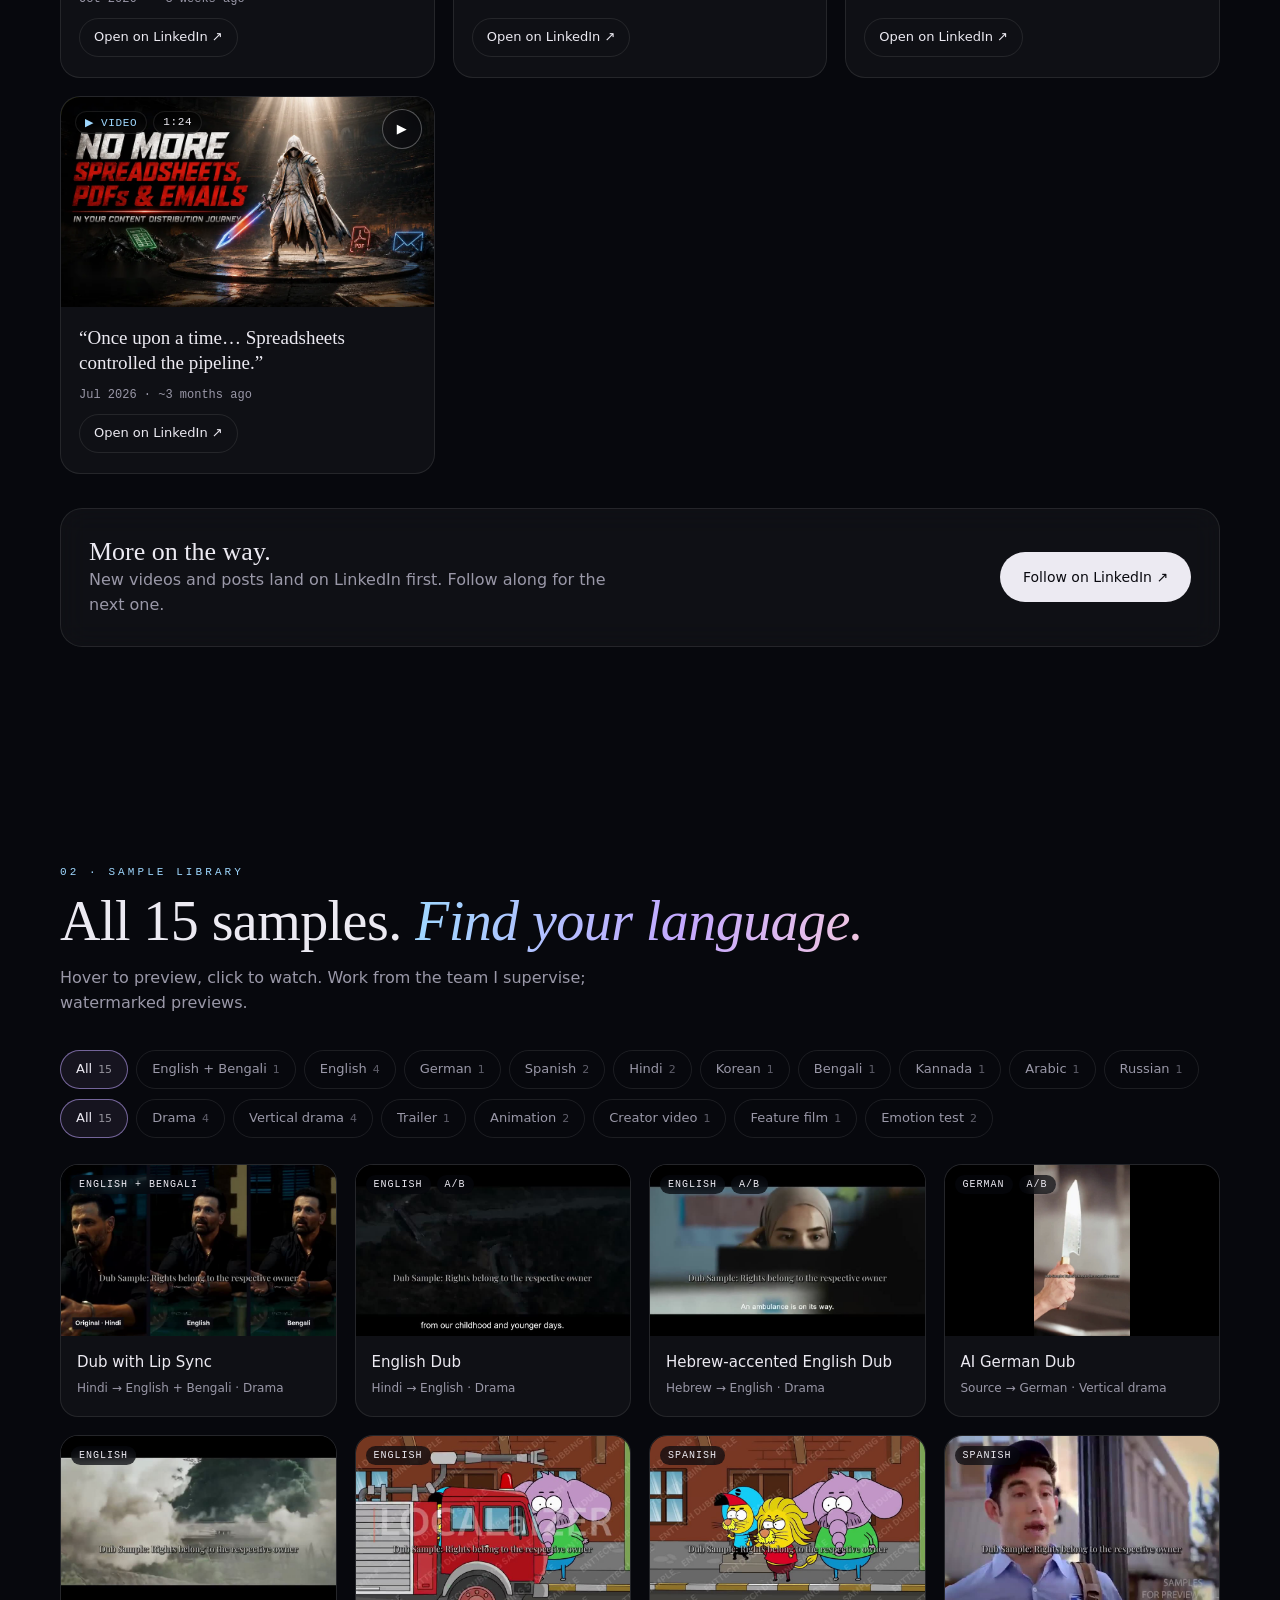
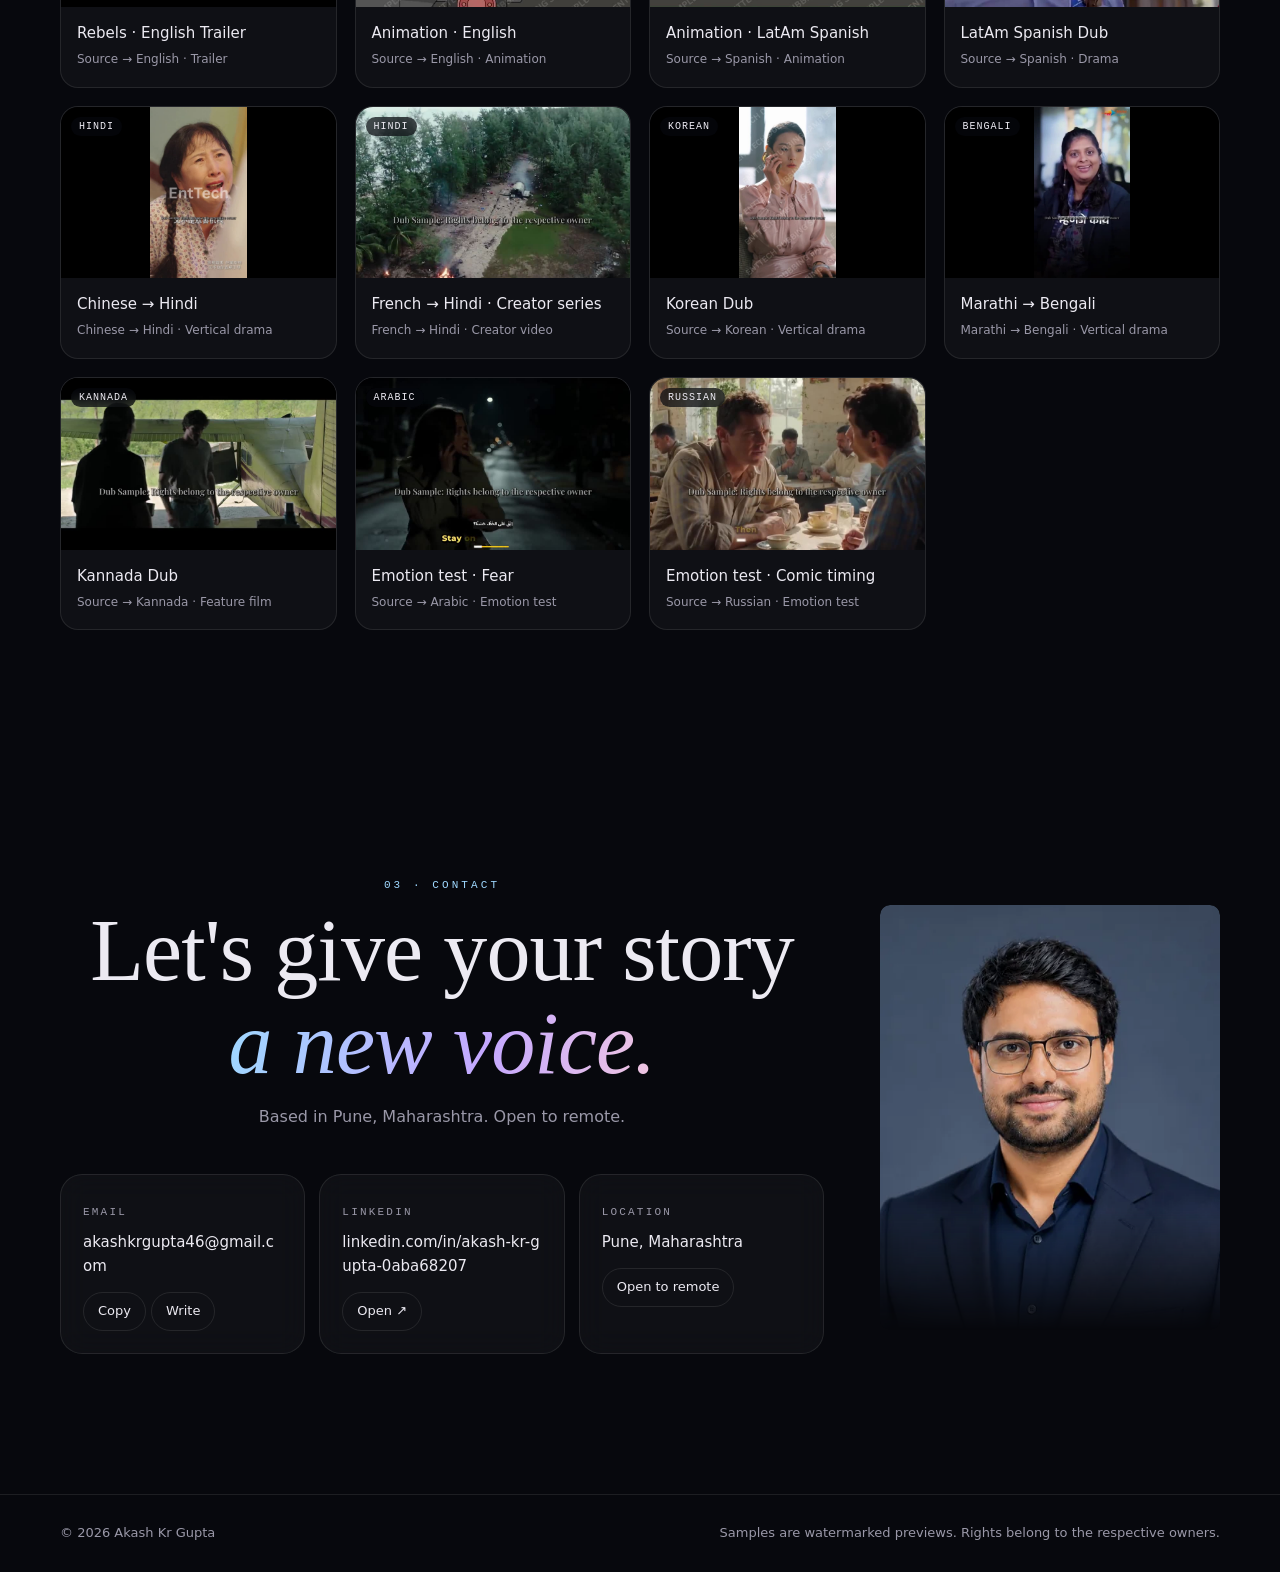
==== commit 405e4cf0: "Add My Recent Work: French→Hindi side-by-side sample; library 15" ====
--- a/content.html
+++ b/content.html
@@ -50,7 +50,7 @@
 
 <section id="library"><div class="wrap">
  <p class="eyebrow rv">02 · Sample library</p>
- <h2 class="rv">All 14 samples. <em>Find your language.</em></h2>
+ <h2 class="rv">All 15 samples. <em>Find your language.</em></h2>
  <p class="lead rv">Hover to preview, click to watch. Work from the team I supervise; watermarked previews.</p>
  <div class="filters" id="fl" aria-label="Language"></div>
  <div class="filters" id="ff" aria-label="Format"></div>
--- a/assets/app.css
+++ b/assets/app.css
@@ -240,3 +240,10 @@
 .crow{display:grid;grid-template-columns:minmax(0,1fr) 340px;gap:56px;align-items:center}
 .cpic{width:340px}
 @media(max-width:900px){.crow{grid-template-columns:1fr;gap:24px}.cpic{width:220px;justify-self:center;order:-1}}
+/* French → Hindi side-by-side */
+.sbs{display:grid;grid-template-columns:1fr 1fr;gap:18px;margin-top:20px}.sbsv{margin:0;min-width:0}
+.sbsv .stage{border-radius:22px;transition:box-shadow .3s,border-color .3s}.sbsv.on .stage{border-color:rgba(159,216,255,.55);box-shadow:0 0 0 4px rgba(159,216,255,.12)}
+.sbsl,.sbsh{position:absolute;top:12px;font:12px var(--mono);letter-spacing:.06em;padding:5px 10px;border-radius:99px;background:rgba(10,10,16,.72);border:1px solid var(--line);pointer-events:none}
+.sbsl{left:12px}.sbsh{right:12px;color:var(--b);opacity:0;transition:opacity .3s}.sbsv.on .sbsh{opacity:1}
+.sbsbar{display:flex;flex-wrap:wrap;align-items:center;justify-content:center;gap:14px 18px;margin-top:18px}.sbsbar .switch button{padding:10px 18px}
+@media(max-width:760px){.sbs{grid-template-columns:1fr;gap:12px}}
